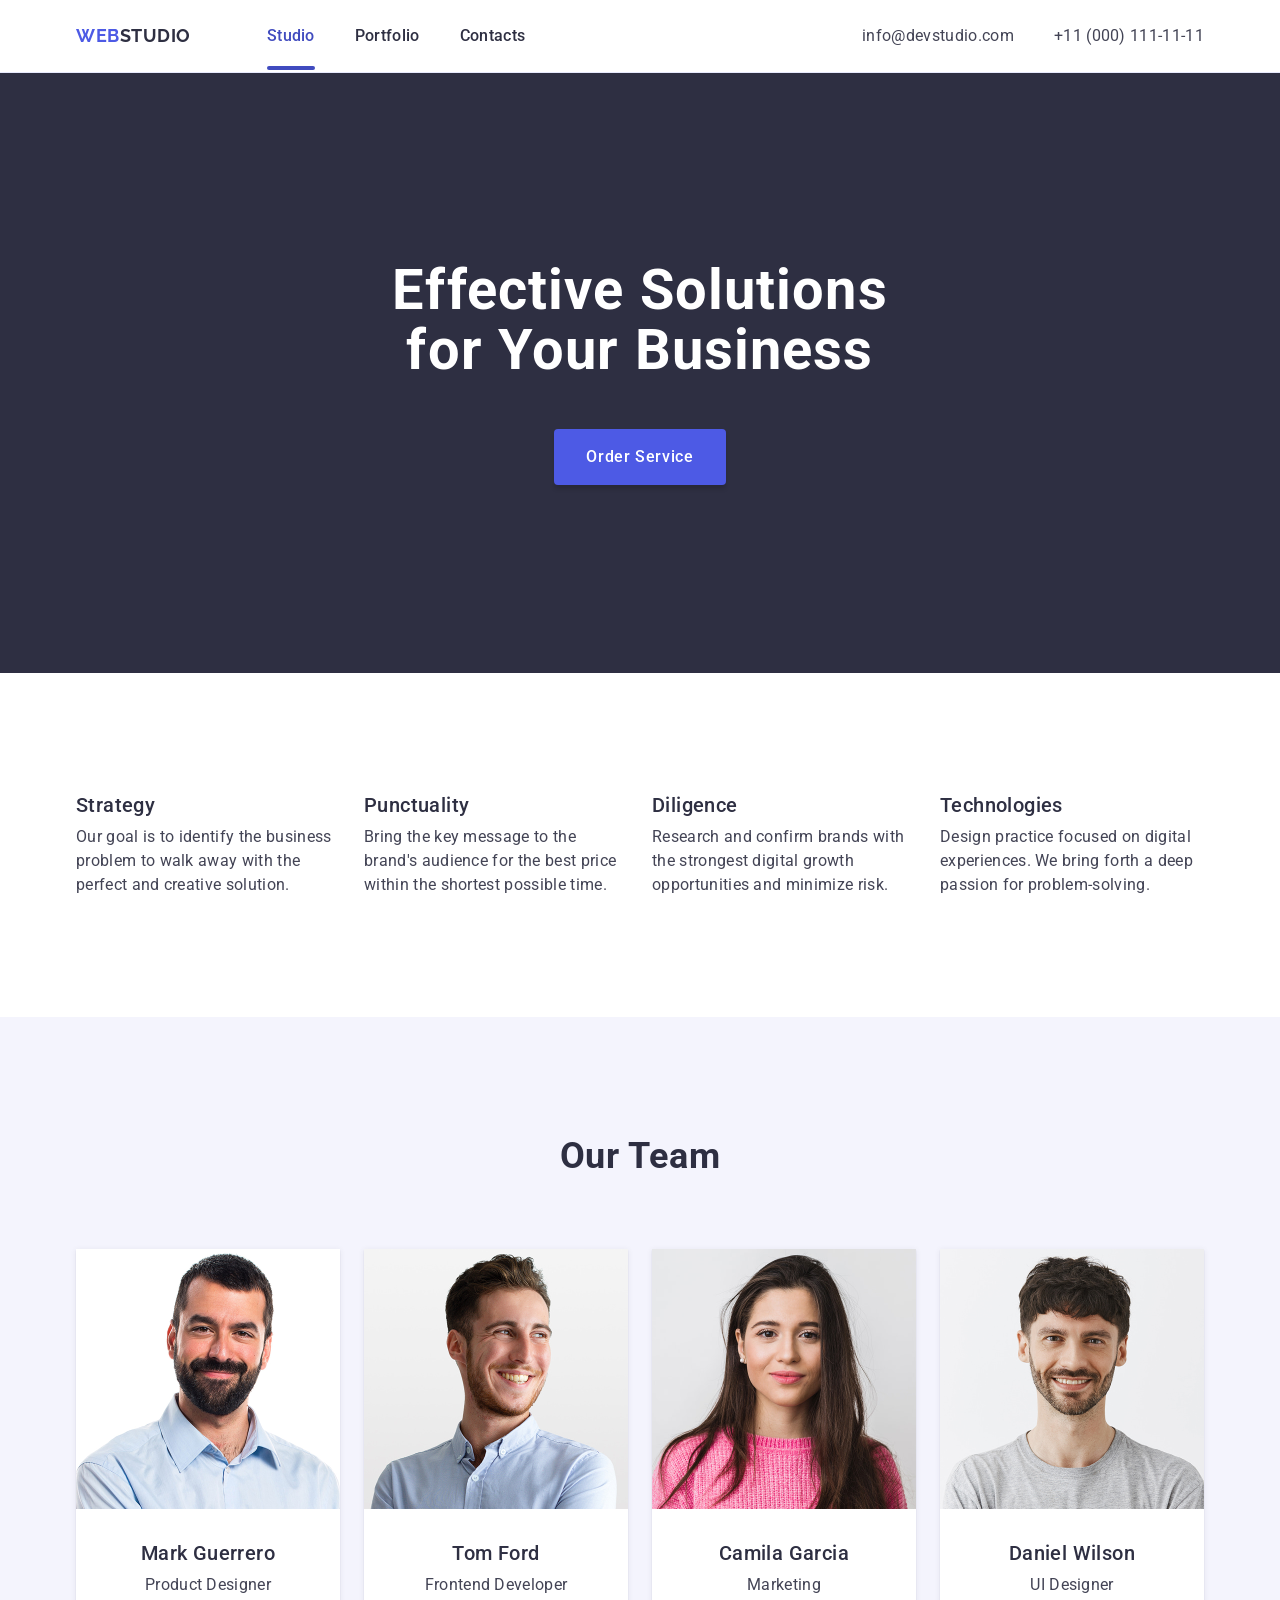
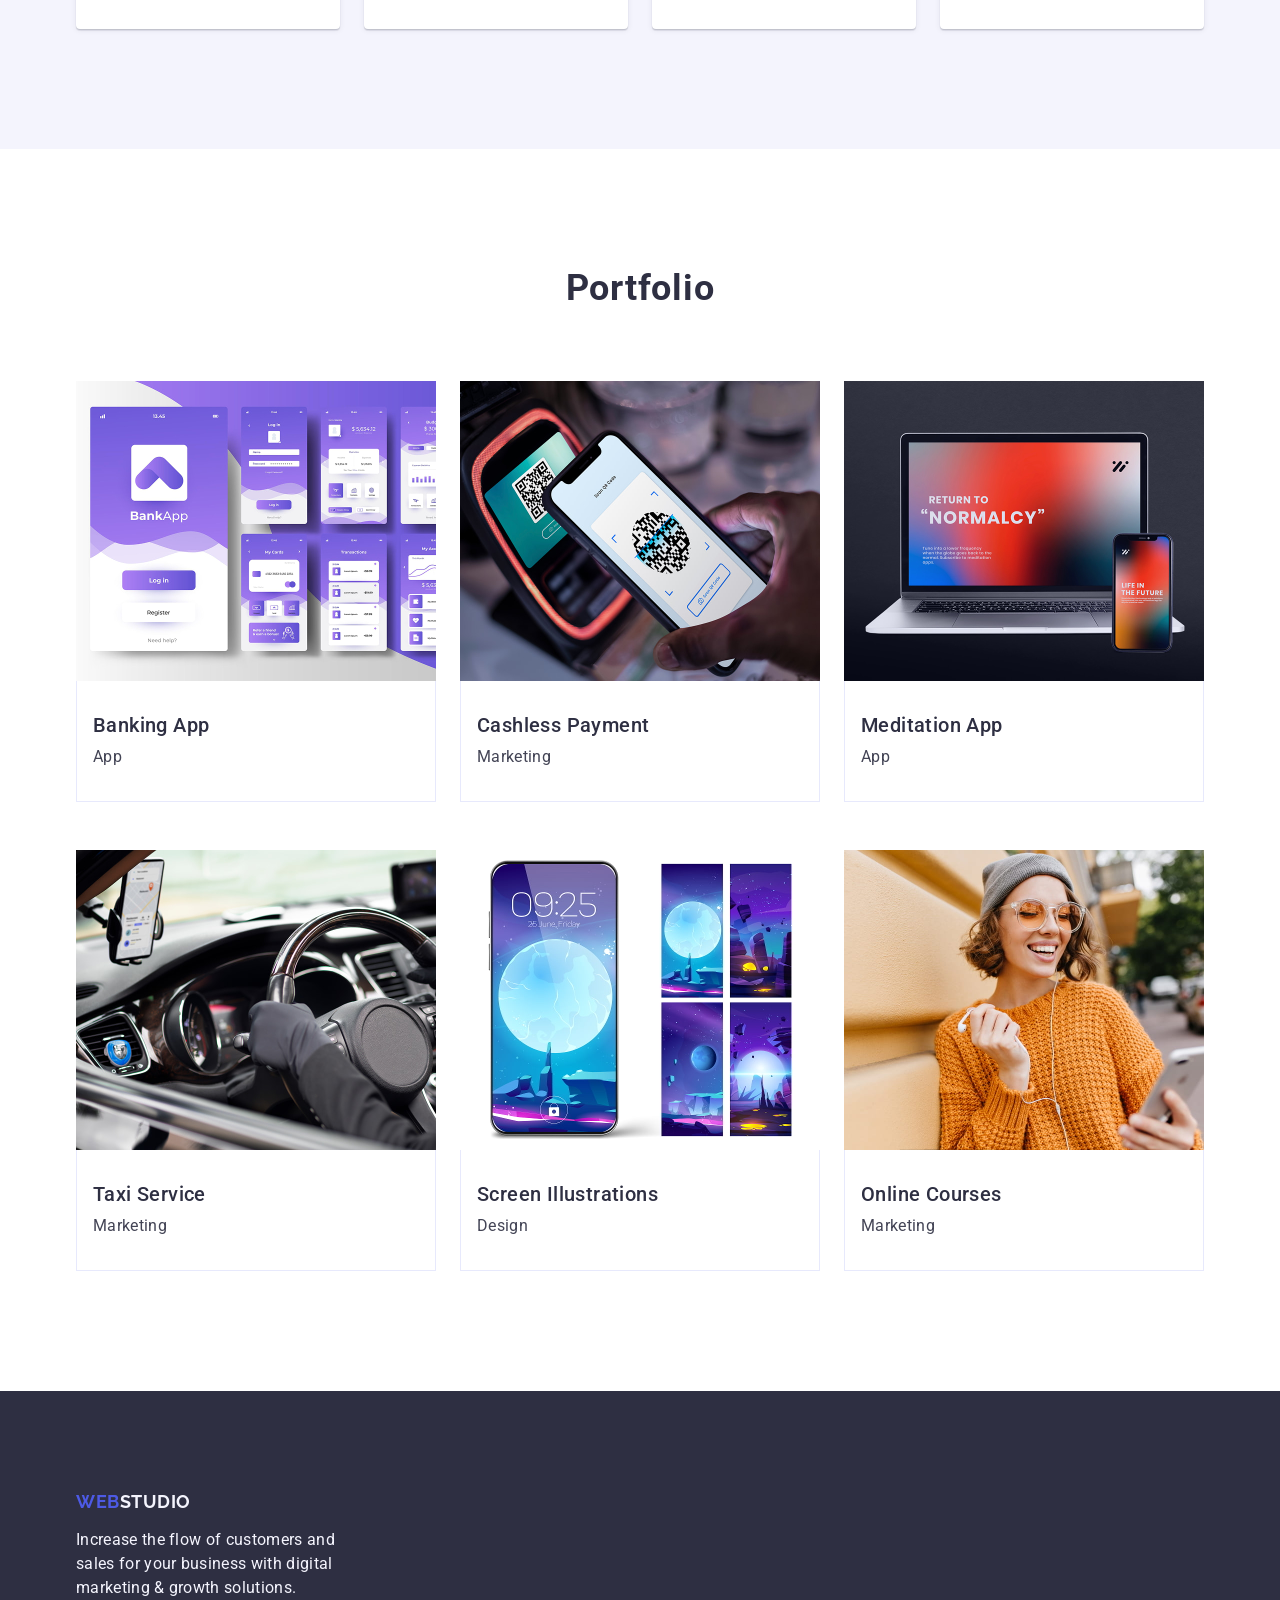
==== index.html @ 21c309c7 "Add | transition for nav + pseudo element" ====
<!DOCTYPE html>
<html lang="en">
	<head>
		<meta charset="UTF-8" />
		<meta name="viewport" content="width=device-width, initial-scale=1.0" />
		<title>WebStudio</title>
		<link rel="preconnect" href="https://fonts.googleapis.com" />
		<link rel="preconnect" href="https://fonts.gstatic.com" crossorigin />
		<link
			href="https://fonts.googleapis.com/css2?family=Raleway:wght@700&family=Roboto:wdth,wght@75..100,100..900&display=swap"
			rel="stylesheet"
		/>
		<link
			rel="stylesheet"
			href="https://cdnjs.cloudflare.com/ajax/libs/modern-normalize/3.0.1/modern-normalize.min.css"
		/>
		<link rel="stylesheet" href="./css/styles.css" />
	</head>
	<body>
		<!--Header-->
		<header class="header">
			<div class="container">
				<nav class="header-nav">
					<a class="logo" href="./index.html">Web<span class="header-logo">Studio</span></a>
					<ul class="header-nav-list">
						<li>
							<a href="./index.html" class="header-nav-link current">Studio</a>
						</li>
						<li>
							<a class="header-nav-link" href="">Portfolio</a>
						</li>
						<li>
							<a class="header-nav-link" href="">Contacts</a>
						</li>
					</ul>
				</nav>
				<address class="header-address">
					<ul class="header-address-list">
						<li class="header-address-list-item">
							<a class="contacts-link" href="mailto:info@devstudio.com">info@devstudio.com</a>
						</li>
						<li class="header-address-list-item">
							<a class="contacts-link" href="tel:+110001111111">+11 (000) 111-11-11</a>
						</li>
					</ul>
				</address>
			</div>
		</header>
		<main>
			<!--Hero-->
			<section class="hero">
				<div class="container">
					<h1 class="main-title">Effective Solutions for Your Business</h1>
					<button class="hero-button" type="button">Order Service</button>
				</div>
			</section>
			<!--Features-->
			<section class="features">
				<div class="container">
					<h2 class="visually-hidden">Features</h2>
					<ul class="features-list">
						<li class="features-list-item">
							<h3 class="features-list-item-header">Strategy</h3>
							<p class="features-list-item-text">
								Our goal is to identify the business problem to walk away with the perfect and creative solution.
							</p>
						</li>
						<li class="features-list-item">
							<h3 class="features-list-item-header">Punctuality</h3>
							<p class="features-list-item-text">
								Bring the key message to the brand's audience for the best price within the shortest possible time.
							</p>
						</li>
						<li class="features-list-item">
							<h3 class="features-list-item-header">Diligence</h3>
							<p class="features-list-item-text">
								Research and confirm brands with the strongest digital growth opportunities and minimize risk.
							</p>
						</li>
						<li class="features-list-item">
							<h3 class="features-list-item-header">Technologies</h3>
							<p class="features-list-item-text">
								Design practice focused on digital experiences. We bring forth a deep passion for problem-solving.
							</p>
						</li>
					</ul>
				</div>
			</section>
			<!--Team-->
			<section class="team">
				<div class="container">
					<h2 class="section-header team-header">Our Team</h2>
					<ul class="team-list">
						<li class="team-card">
							<img src="./images/team1.jpg" alt="Mark Guerrero" width="264" />
							<div class="team-card-bottom-container">
							<h3 class="team-card-header">Mark Guerrero</h3>
							<p class="team-card-text" lang="en">Product Designer</p>
							</div>
						</li>
						<li class="team-card">
							<img src="./images/team2.jpg" alt="Tom Ford" width="264" />
							<div class="team-card-bottom-container">
							<h3 class="team-card-header">Tom Ford</h3>
							<p class="team-card-text" lang="en">Frontend Developer</p>
							</div>
						</li>
						<li class="team-card">
							<img src="./images/team3.jpg" alt="Camila Garcia" width="264" />
							<div class="team-card-bottom-container">
							<h3 class="team-card-header">Camila Garcia</h3>
							<p class="team-card-text" lang="en">Marketing</p>
							</div>
						</li>
						<li class="team-card">
							<img src="./images/team4.jpg" alt="Daniel Wilson" width="264" />
							<div class="team-card-bottom-container">
							<h3 class="team-card-header">Daniel Wilson</h3>
							<p class="team-card-text" lang="en">UI Designer</p>
							</div>
						</li>
					</ul>
				</div>
			</section>
			<!--Portfolio-->
			<section class="portfolio">
				<div class="container">
					<h2 class="section-header portfolio-header">Portfolio</h2>
					<ul class="portfolio-list">
						<li class="portfolio-item">
							<img src="./images/portfolio1.jpg" alt="Banking App" width="360" />
							<div class="portfolio-description-container">
							<h3 class="portfolio-item-header">Banking App</h3>
							<p class="portfolio-item-text">App</p>
							</div>
						</li>
						<li class="portfolio-item">
							<img src="./images/portfolio2.jpg" alt="Cashless payment" width="360" />
							<div class="portfolio-description-container">
							<h3 class="portfolio-item-header">Cashless Payment</h3>
							<p class="portfolio-item-text">Marketing</p>
							</div>
						</li>
						<li class="portfolio-item">
							<img src="./images/portfolio3.jpg" alt="Meditation app" width="360" />
							<div class="portfolio-description-container">
							<h3 class="portfolio-item-header">Meditation App</h3>
							<p class="portfolio-item-text">App</p>
							</div>
						</li>
						<li class="portfolio-item">
							<img src="./images/portfolio4.jpg" alt="Taxi service" width="360" />
							<div class="portfolio-description-container">
							<h3 class="portfolio-item-header">Taxi Service</h3>
							<p class="portfolio-item-text">Marketing</p>
							</div>
						</li>
						<li class="portfolio-item">
							<img src="./images/portfolio5.jpg" alt="Screen illustrations" width="360" />
							<div class="portfolio-description-container">
							<h3 class="portfolio-item-header">Screen Illustrations</h3>
							<p class="portfolio-item-text">Design</p>
							</div>
						</li>
						<li class="portfolio-item">
							<img src="./images/portfolio6.jpg" alt="Online courses" width="360" />
							<div class="portfolio-description-container">
							<h3 class="portfolio-item-header">Online Courses</h3>
							<p class="portfolio-item-text">Marketing</p>
							</div>
						</li>
					</ul>
				</div>
			</section>
		</main>
		<!--Footer-->
		<footer class="footer">
			<div class="container">
				<a class="logo" href="./index.html">Web<span class="footer-logo">Studio</span></a>
				<p class="footer-text">
					Increase the flow of customers and sales for your business with digital marketing & growth solutions.
				</p>
			</div>
		</footer>
	</body>
</html>
---- css/styles.css ----
:root {
	--white-color: #fff;
	--iris: #4d5ae5;
	--navy-blue: #2e2f42;
	--slate: #434455;
	--cloud: #f4f4fd;
	--cornflower: #e7e9fc;
	--ocean: #404bbf;
}

body {
	font-family: "Roboto", sans-serif;
	color: var(--slate);
	background-color: var(--white-color);
}

ul,
ol {
	list-style-type: none;
	margin: 0px;
	padding: 0px;
}

h1,
h2,
h3,
h4,
h5,
h6,
p,
img {
	padding: 0px;
	margin: 0px;
}

img {
	display: block;
}

a {
	text-decoration: none;
}

.container {
	width: 1158px;
	padding: 0 15px;
	margin-left: auto;
	margin-right: auto;
}

.section-header {
	color: var(--navy-blue);
	font-weight: 700;
	font-size: 36px;
	line-height: 1.11;
	letter-spacing: 0.02em;
	text-align: center;
	text-transform: capitalize;
}

header {
	font-size: 16px;
	line-height: 1.5;
	letter-spacing: 0.32px;
	padding: 24px 0;
	justify-content: space-between;
	border-bottom: 1px solid var(--cornflower);
  box-shadow: 0 2px 1px 0 rgba(46, 47, 66, 0.08), 0 1px 1px 0 rgba(46, 47, 66, 0.16), 0 1px 6px 0 rgba(46, 47, 66, 0.08);
}

.header .container {
	display: flex;
  justify-content: space-between;
}

.header-nav {
	display: flex;
	align-items: center;
}

.logo {
	font-family: "Raleway", sans-serif;
	font-weight: 700;
	font-size: 18px;
	line-height: 1.17;
	letter-spacing: 0.03em;
	text-transform: uppercase;
	color: var(--iris);
	margin-right: 76px;
	display: flex;
}

.logo .header-logo {
	color: var(--navy-blue);
}

.header-nav-list {
	display: flex;
	gap: 40px;
}

.header-nav-link {
	font-weight: 500;
	color: var(--navy-blue);
	padding: 24px 0;
  transition: color 250ms cubic-bezier(0.4, 0, 0.2, 1);
}

.header-nav-link.current {
  position: relative;
}

.header-nav-link.current::after {
  content: '';
  position: absolute;
  left: 0;
  bottom: -1px;
  width: 100%;
  height: 4px;
  border-radius: 2px;
  background-color: var(--ocean);
}

.header-address {
	font-style: normal;
}

.header-address-list {
	display: flex;
	gap: 40px;
}

.contacts-link {
	color: var(--slate);
  transition: color 250ms cubic-bezier(0.4, 0, 0.2, 1);
}

.header-nav-link:hover,
.header-nav-link:focus,
.contacts-link:hover,
.contacts-link:focus,
.header-nav-link.current {
	color: var(--ocean);
}

.hero {
	background: var(--navy-blue);
	display: flex;
	flex-direction: column;
	align-items: center;
	padding: 188px 0;
}

.main-title {
	font-weight: 700;
	font-size: 56px;
	line-height: 1.07;
	letter-spacing: 0.02em;
	color: var(--white-color);
	text-align: center;
	margin: 0 auto 48px;
	max-width: 496px;
}

.hero-button {
	font-family: "Roboto", sans-serif;
	background: var(--iris);
	font-weight: 500;
	line-height: 1.5;
	color: var(--white-color);
	letter-spacing: 0.04em;
	cursor: pointer;
	border: none;
	border-radius: 4px;
	padding: 16px 32px;
	display: block;
	margin: 0 auto;
	min-width: 169px;
	box-shadow: 0px 4px 4px 0px rgba(0, 0, 0, 0.15);
}

.hero-button:hover,
.hero-button:focus {
	background: var(--ocean);
}

.features {
	padding: 120px 0;
}

.visually-hidden {
	position: absolute;
	width: 1px;
	height: 1px;
	margin: -1px;
	border: 0;
	padding: 0;
	white-space: nowrap;
	clip-path: inset(100%);
	clip: rect(0, 0, 0, 0);
	overflow: hidden;
}

.features-list {
	display: flex;
	gap: 24px;
}

.features-list-item {
  width: calc((100% - 72px) / 4);
}

.features-list-item-header {
	color: var(--navy-blue);
	margin-bottom: 8px;
	font-weight: 500;
	font-size: 20px;
	line-height: 1.2;
	letter-spacing: 0.02em;
}

.features-list-item-text {
	font-size: 16px;
	line-height: 1.5;
	letter-spacing: 0.02em;
	color: var(--slate);
}

.team {
	background-color: var(--cloud);
	padding: 120px 0;
	display: flex;
	flex-direction: column;
	align-items: center;
}

.team-header {
	margin-bottom: 72px;
}

.team-list {
	display: flex;
  flex-wrap: wrap;
	gap: 24px;
}

.team-card {
	background-color: var(--white-color);
	border-radius: 0px 0px 4px 4px;
	box-shadow: 0px 1px 6px 0px rgba(46, 47, 66, 0.08), 0px 1px 1px 0px rgba(46, 47, 66, 0.16),
		0px 2px 1px 0px rgba(46, 47, 66, 0.08);
}

.team-card-bottom-container {
	padding: 32px 0px;
}

.team-card-header {
	color: var(--navy-blue);
  text-align: center;
	margin-bottom: 8px;
	font-size: 20px;
	font-weight: 500;
	line-height: 1.2;
	letter-spacing: 0.02em;
}

.team-card-text {
  text-align: center;
	font-size: 16px;
	line-height: 1.5;
	letter-spacing: 0.02em;
	color: var(--slate);
}

.portfolio {
	padding: 120px 0 120px 0;
	display: flex;
	flex-direction: column;
	align-items: center;
}

.portfolio-header {
	margin-bottom: 72px;
}

.portfolio-list {
	display: flex;
  flex-wrap: wrap;
	gap: 48px 24px;
	list-style: none;
	padding: 0;
}

.portfolio-item {
	background-color: var(--white-color);
}

.portfolio-description-container {
	padding: 32px 16px;
	display: flex;
	flex-direction: column;
	align-items: start;
	border: 1px solid var(--cornflower);
	border-top: none;
}

.portfolio-item-header {
	font-size: 20px;
	font-weight: 500;
	line-height: 1.2;
	letter-spacing: 0.02em;
	color: var(--navy-blue);
  margin-bottom: 8px;
}

.portfolio-item-text {
	font-size: 16px;
	line-height: 1.5;
	letter-spacing: 0.02em;
	color: var(--slate);
}

.footer {
	padding: 100px 0;
	background-color: var(--navy-blue);
}

.footer .logo {
  display: inline-block;
  margin-bottom: 16px;
}

.footer-logo {
	color: var(--cloud);
	margin-bottom: 16px;
}

.footer-text {
	width: 264px;
	color: var(--cloud);
	font-size: 16px;
	line-height: 1.5;
	letter-spacing: 0.32px;
}
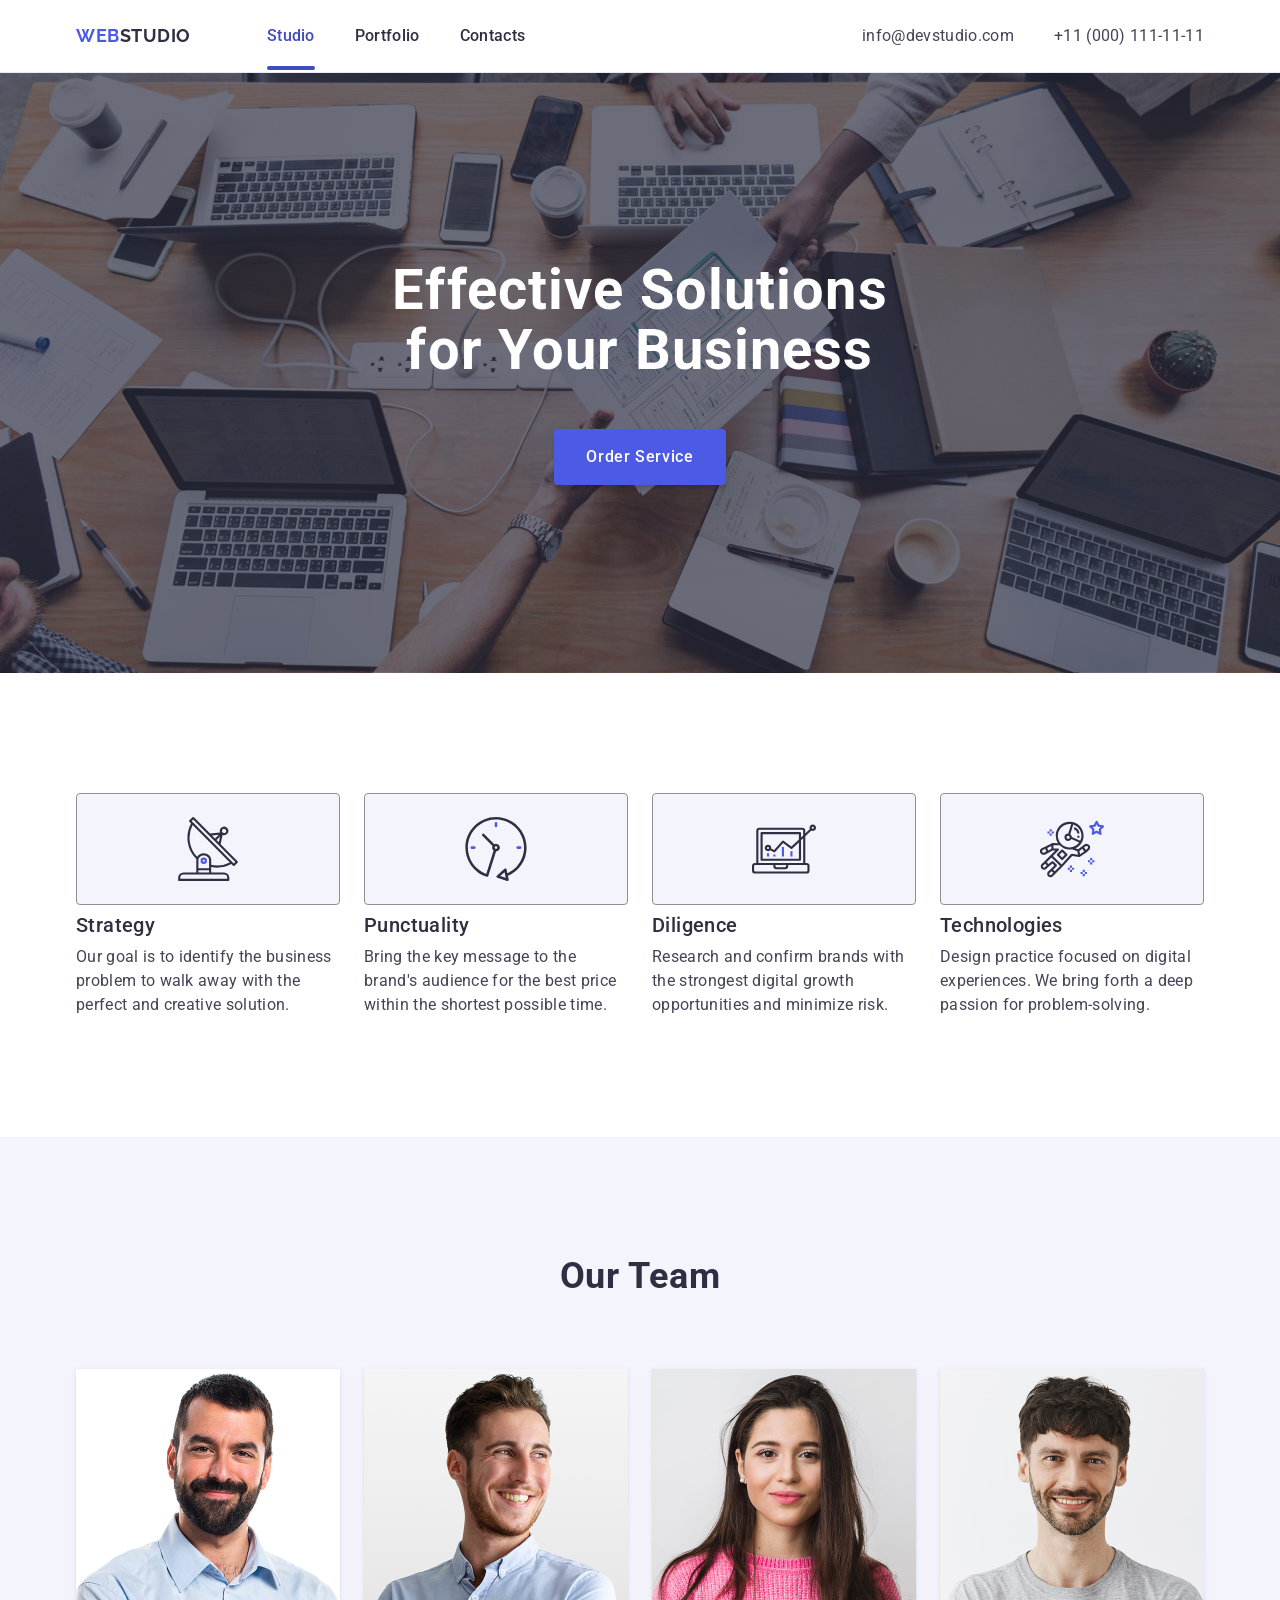
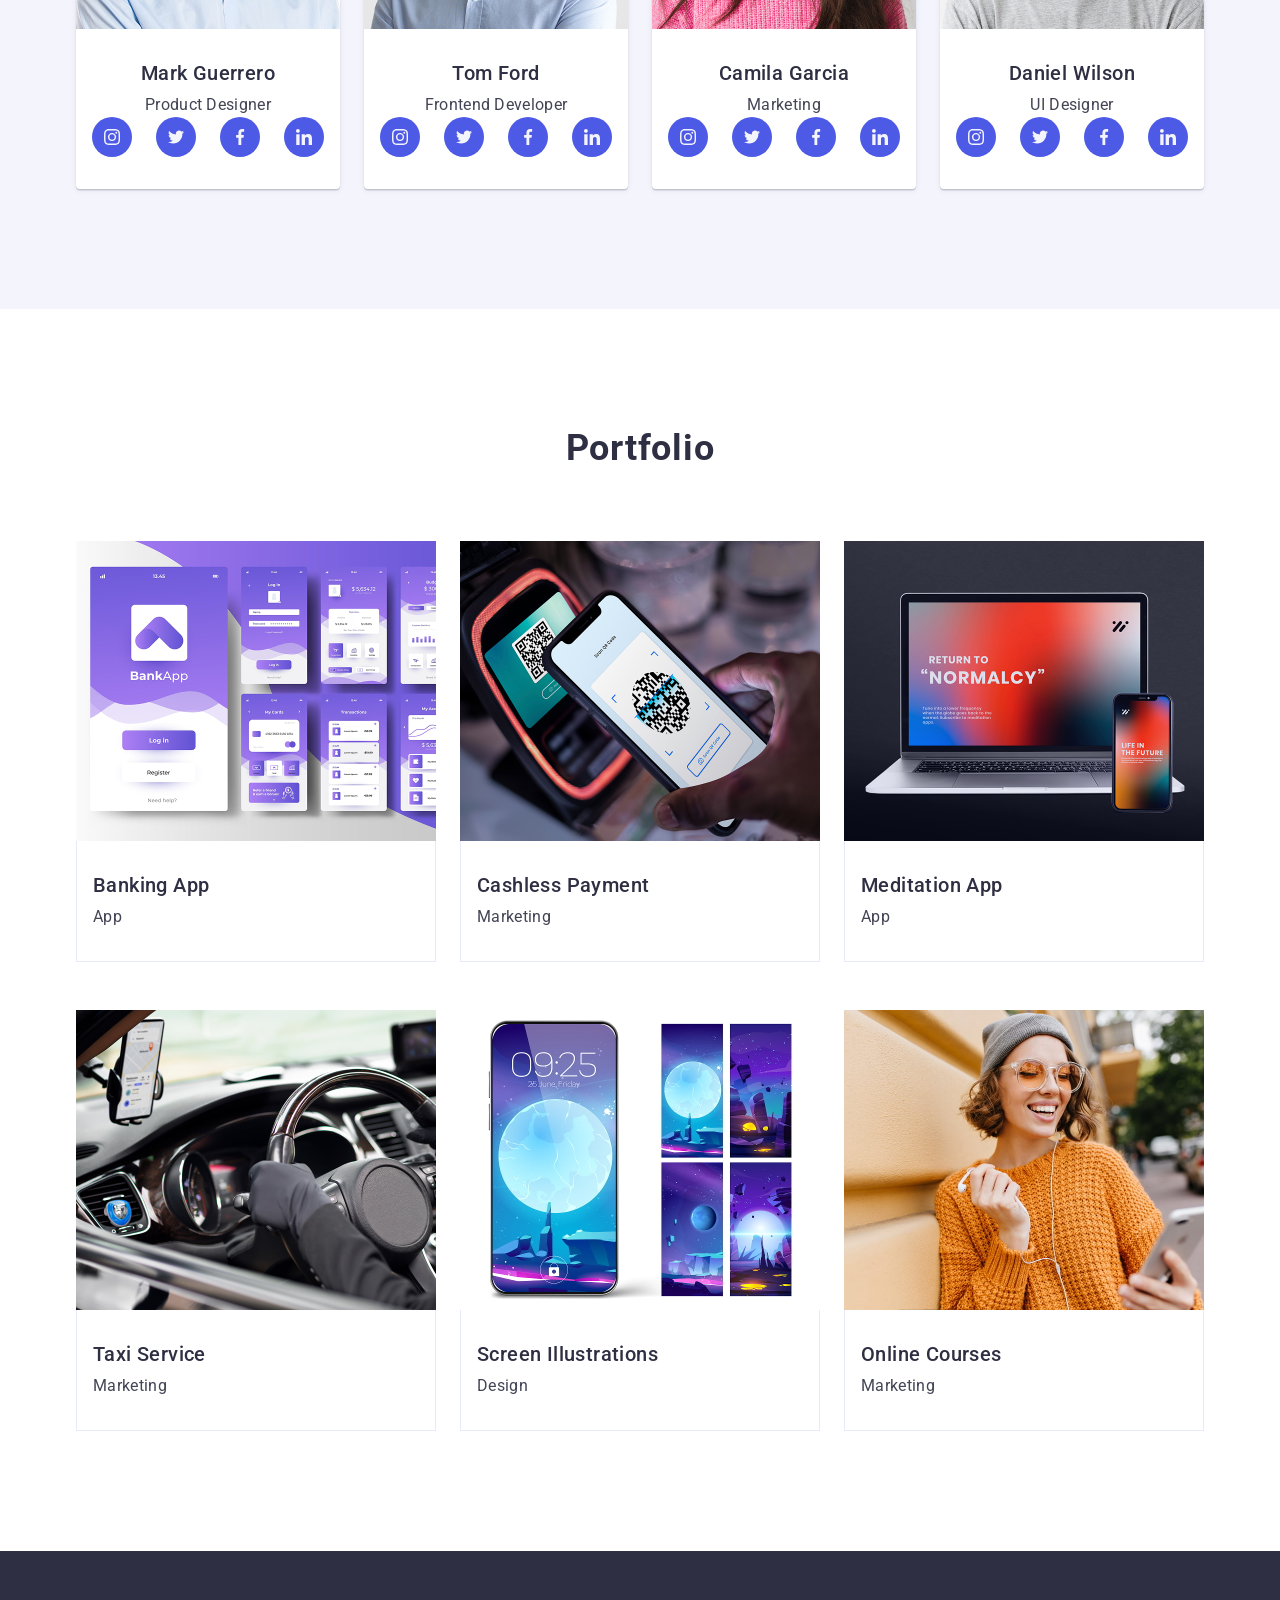
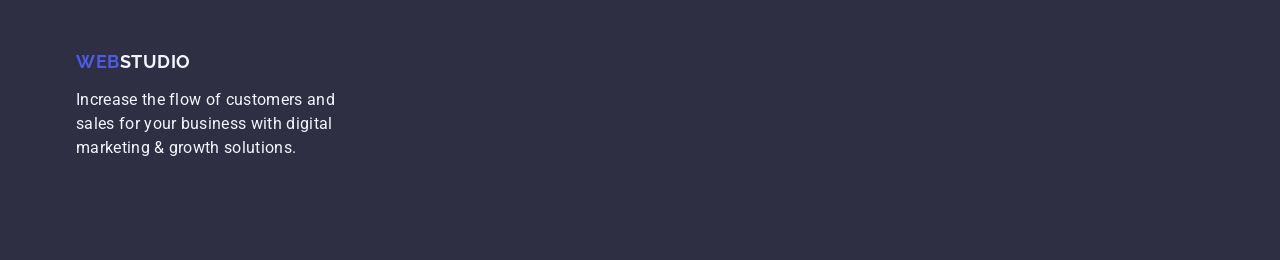
==== commit 9f440f13: "UPDATE | sections 1,2,3" ====
--- a/index.html
+++ b/index.html
@@ -60,24 +60,44 @@
 					<h2 class="visually-hidden">Features</h2>
 					<ul class="features-list">
 						<li class="features-list-item">
+							<div class="icon-container">
+								<svg width="64" height="64">
+									<use href="./images/icons.svg#icon-antenna"></use>
+								</svg>
+							</div>
 							<h3 class="features-list-item-header">Strategy</h3>
 							<p class="features-list-item-text">
 								Our goal is to identify the business problem to walk away with the perfect and creative solution.
 							</p>
 						</li>
 						<li class="features-list-item">
+							<div class="icon-container">
+								<svg width="64" height="64">
+									<use href="./images/icons.svg#icon-clock"></use>
+								</svg>
+							</div>
 							<h3 class="features-list-item-header">Punctuality</h3>
 							<p class="features-list-item-text">
 								Bring the key message to the brand's audience for the best price within the shortest possible time.
 							</p>
 						</li>
 						<li class="features-list-item">
+							<div class="icon-container">
+								<svg width="64" height="64">
+									<use href="./images/icons.svg#icon-diagram"></use>
+								</svg>
+							</div>
 							<h3 class="features-list-item-header">Diligence</h3>
 							<p class="features-list-item-text">
 								Research and confirm brands with the strongest digital growth opportunities and minimize risk.
 							</p>
 						</li>
 						<li class="features-list-item">
+							<div class="icon-container">
+								<svg width="64" height="64">
+									<use href="./images/icons.svg#icon-astronaut"></use>
+								</svg>
+							</div>
 							<h3 class="features-list-item-header">Technologies</h3>
 							<p class="features-list-item-text">
 								Design practice focused on digital experiences. We bring forth a deep passion for problem-solving.
@@ -94,29 +114,53 @@
 						<li class="team-card">
 							<img src="./images/team1.jpg" alt="Mark Guerrero" width="264" />
 							<div class="team-card-bottom-container">
-							<h3 class="team-card-header">Mark Guerrero</h3>
-							<p class="team-card-text" lang="en">Product Designer</p>
+								<h3 class="team-card-header">Mark Guerrero</h3>
+								<p class="team-card-text" lang="en">Product Designer</p>
+								<ul class="social-list">
+									<li class="social-list-item"><a class="social-link"><svg width="16" height="16" class="social-icon"><use href="./images/icons.svg#icon-instagram"></use></svg></a></li>
+									<li class="social-list-item"><a class="social-link"><svg width="16" height="16" class="social-icon"><use href="./images/icons.svg#icon-twitter"></use></svg></a></li>
+									<li class="social-list-item"><a class="social-link"><svg width="16" height="16" class="social-icon"><use href="./images/icons.svg#icon-facebook"></use></svg></a></li>
+									<li class="social-list-item"><a class="social-link"><svg width="16" height="16" class="social-icon"><use href="./images/icons.svg#icon-linkedin"></use></svg></a></li>
+								</ul>
 							</div>
 						</li>
 						<li class="team-card">
 							<img src="./images/team2.jpg" alt="Tom Ford" width="264" />
 							<div class="team-card-bottom-container">
-							<h3 class="team-card-header">Tom Ford</h3>
-							<p class="team-card-text" lang="en">Frontend Developer</p>
+								<h3 class="team-card-header">Tom Ford</h3>
+								<p class="team-card-text" lang="en">Frontend Developer</p>
+                <ul class="social-list">
+									<li class="social-list-item"><a class="social-link"><svg width="16" height="16" class="social-icon"><use href="./images/icons.svg#icon-instagram"></use></svg></a></li>
+									<li class="social-list-item"><a class="social-link"><svg width="16" height="16" class="social-icon"><use href="./images/icons.svg#icon-twitter"></use></svg></a></li>
+									<li class="social-list-item"><a class="social-link"><svg width="16" height="16" class="social-icon"><use href="./images/icons.svg#icon-facebook"></use></svg></a></li>
+									<li class="social-list-item"><a class="social-link"><svg width="16" height="16" class="social-icon"><use href="./images/icons.svg#icon-linkedin"></use></svg></a></li>
+								</ul>
 							</div>
 						</li>
 						<li class="team-card">
 							<img src="./images/team3.jpg" alt="Camila Garcia" width="264" />
 							<div class="team-card-bottom-container">
-							<h3 class="team-card-header">Camila Garcia</h3>
-							<p class="team-card-text" lang="en">Marketing</p>
+								<h3 class="team-card-header">Camila Garcia</h3>
+								<p class="team-card-text" lang="en">Marketing</p>
+                <ul class="social-list">
+									<li class="social-list-item"><a class="social-link"><svg width="16" height="16" class="social-icon"><use href="./images/icons.svg#icon-instagram"></use></svg></a></li>
+									<li class="social-list-item"><a class="social-link"><svg width="16" height="16" class="social-icon"><use href="./images/icons.svg#icon-twitter"></use></svg></a></li>
+									<li class="social-list-item"><a class="social-link"><svg width="16" height="16" class="social-icon"><use href="./images/icons.svg#icon-facebook"></use></svg></a></li>
+									<li class="social-list-item"><a class="social-link"><svg width="16" height="16" class="social-icon"><use href="./images/icons.svg#icon-linkedin"></use></svg></a></li>
+								</ul>
 							</div>
 						</li>
 						<li class="team-card">
 							<img src="./images/team4.jpg" alt="Daniel Wilson" width="264" />
 							<div class="team-card-bottom-container">
-							<h3 class="team-card-header">Daniel Wilson</h3>
-							<p class="team-card-text" lang="en">UI Designer</p>
+								<h3 class="team-card-header">Daniel Wilson</h3>
+								<p class="team-card-text" lang="en">UI Designer</p>
+                <ul class="social-list">
+									<li class="social-list-item"><a class="social-link"><svg width="16" height="16" class="social-icon"><use href="./images/icons.svg#icon-instagram"></use></svg></a></li>
+									<li class="social-list-item"><a class="social-link"><svg width="16" height="16" class="social-icon"><use href="./images/icons.svg#icon-twitter"></use></svg></a></li>
+									<li class="social-list-item"><a class="social-link"><svg width="16" height="16" class="social-icon"><use href="./images/icons.svg#icon-facebook"></use></svg></a></li>
+									<li class="social-list-item"><a class="social-link"><svg width="16" height="16" class="social-icon"><use href="./images/icons.svg#icon-linkedin"></use></svg></a></li>
+								</ul>
 							</div>
 						</li>
 					</ul>
@@ -130,43 +174,43 @@
 						<li class="portfolio-item">
 							<img src="./images/portfolio1.jpg" alt="Banking App" width="360" />
 							<div class="portfolio-description-container">
-							<h3 class="portfolio-item-header">Banking App</h3>
-							<p class="portfolio-item-text">App</p>
+								<h3 class="portfolio-item-header">Banking App</h3>
+								<p class="portfolio-item-text">App</p>
 							</div>
 						</li>
 						<li class="portfolio-item">
 							<img src="./images/portfolio2.jpg" alt="Cashless payment" width="360" />
 							<div class="portfolio-description-container">
-							<h3 class="portfolio-item-header">Cashless Payment</h3>
-							<p class="portfolio-item-text">Marketing</p>
+								<h3 class="portfolio-item-header">Cashless Payment</h3>
+								<p class="portfolio-item-text">Marketing</p>
 							</div>
 						</li>
 						<li class="portfolio-item">
 							<img src="./images/portfolio3.jpg" alt="Meditation app" width="360" />
 							<div class="portfolio-description-container">
-							<h3 class="portfolio-item-header">Meditation App</h3>
-							<p class="portfolio-item-text">App</p>
+								<h3 class="portfolio-item-header">Meditation App</h3>
+								<p class="portfolio-item-text">App</p>
 							</div>
 						</li>
 						<li class="portfolio-item">
 							<img src="./images/portfolio4.jpg" alt="Taxi service" width="360" />
 							<div class="portfolio-description-container">
-							<h3 class="portfolio-item-header">Taxi Service</h3>
-							<p class="portfolio-item-text">Marketing</p>
+								<h3 class="portfolio-item-header">Taxi Service</h3>
+								<p class="portfolio-item-text">Marketing</p>
 							</div>
 						</li>
 						<li class="portfolio-item">
 							<img src="./images/portfolio5.jpg" alt="Screen illustrations" width="360" />
 							<div class="portfolio-description-container">
-							<h3 class="portfolio-item-header">Screen Illustrations</h3>
-							<p class="portfolio-item-text">Design</p>
+								<h3 class="portfolio-item-header">Screen Illustrations</h3>
+								<p class="portfolio-item-text">Design</p>
 							</div>
 						</li>
 						<li class="portfolio-item">
 							<img src="./images/portfolio6.jpg" alt="Online courses" width="360" />
 							<div class="portfolio-description-container">
-							<h3 class="portfolio-item-header">Online Courses</h3>
-							<p class="portfolio-item-text">Marketing</p>
+								<h3 class="portfolio-item-header">Online Courses</h3>
+								<p class="portfolio-item-text">Marketing</p>
 							</div>
 						</li>
 					</ul>
--- a/css/styles.css
+++ b/css/styles.css
@@ -144,11 +144,15 @@
 }
 
 .hero {
-	background: var(--navy-blue);
+	background-image: linear-gradient(rgba(46, 47, 66, 0.7), rgba(46, 47, 66, 0.7)), url(../images/hero.jpg);
+  background-repeat: no-repeat;
+  background-position: center;
+  background-size: cover;
 	display: flex;
 	flex-direction: column;
 	align-items: center;
 	padding: 188px 0;
+  max-width: 1440px;
 }
 
 .main-title {
@@ -177,6 +181,7 @@
 	margin: 0 auto;
 	min-width: 169px;
 	box-shadow: 0px 4px 4px 0px rgba(0, 0, 0, 0.15);
+  transition: background-color 250ms cubic-bezier(0.4, 0, 0.2, 1);
 }
 
 .hero-button:hover,
@@ -210,6 +215,17 @@
   width: calc((100% - 72px) / 4);
 }
 
+.features-list-item .icon-container {
+  display: flex;
+  align-items: center; 
+  justify-content: center;
+  height: 112px;
+  background-color: var(--cloud);
+  border-radius: 4px;
+  border: 1px solid #8e8f99; 
+  margin-bottom: 8px;
+}
+
 .features-list-item-header {
 	color: var(--navy-blue);
 	margin-bottom: 8px;
@@ -273,6 +289,35 @@
 	color: var(--slate);
 }
 
+.social-list {
+  display: flex;
+  justify-content: center;
+  gap: 24px;
+}
+
+.social-list-item {
+  width: 40px;
+  height: 40px;
+}
+
+.social-link {
+  width: 100%;
+  height: 100%;
+  background-color: var(--iris);
+  border-radius: 50%;
+  display: flex;
+  align-items: center;
+  justify-content: center;
+}
+
+.social-link:hover, .social-link:active {
+  background-color: var(--ocean);
+}
+
+.social-icon {
+  fill: var(--cloud);
+}
+
 .portfolio {
 	padding: 120px 0 120px 0;
 	display: flex;
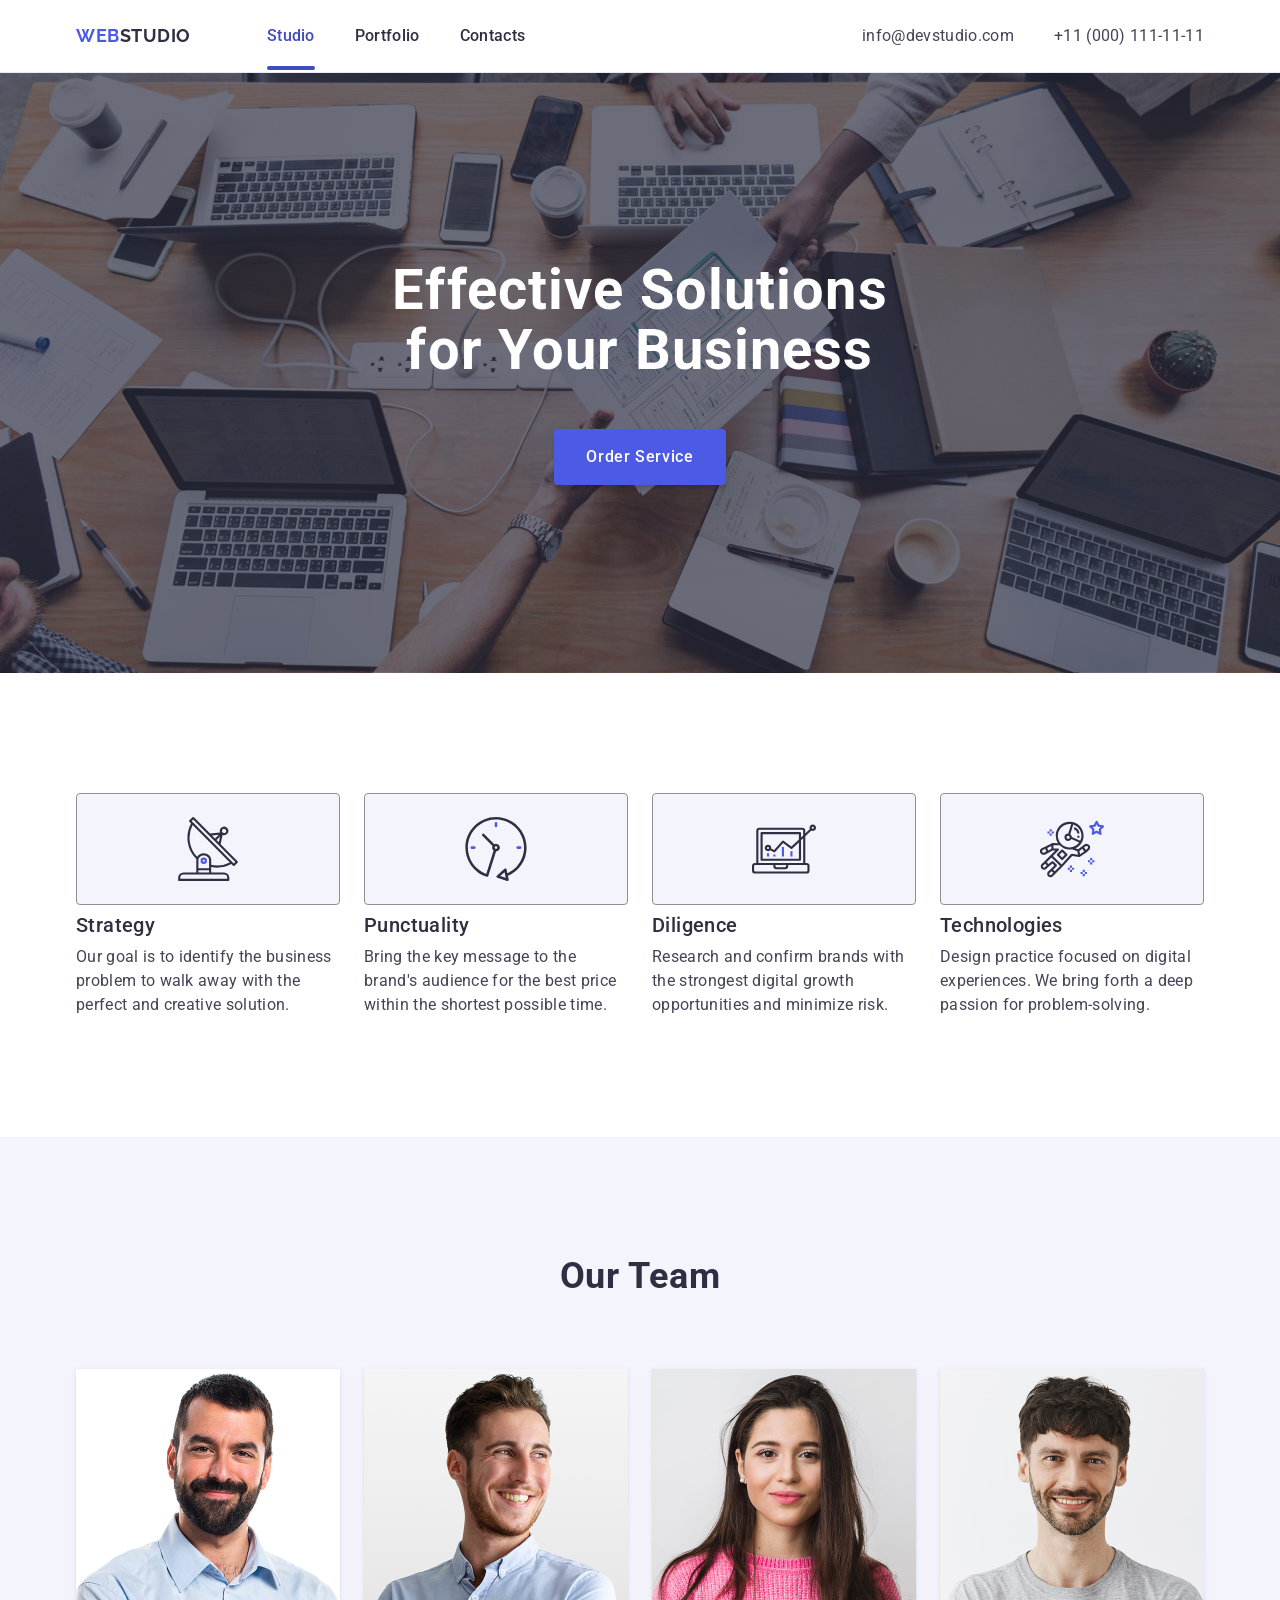
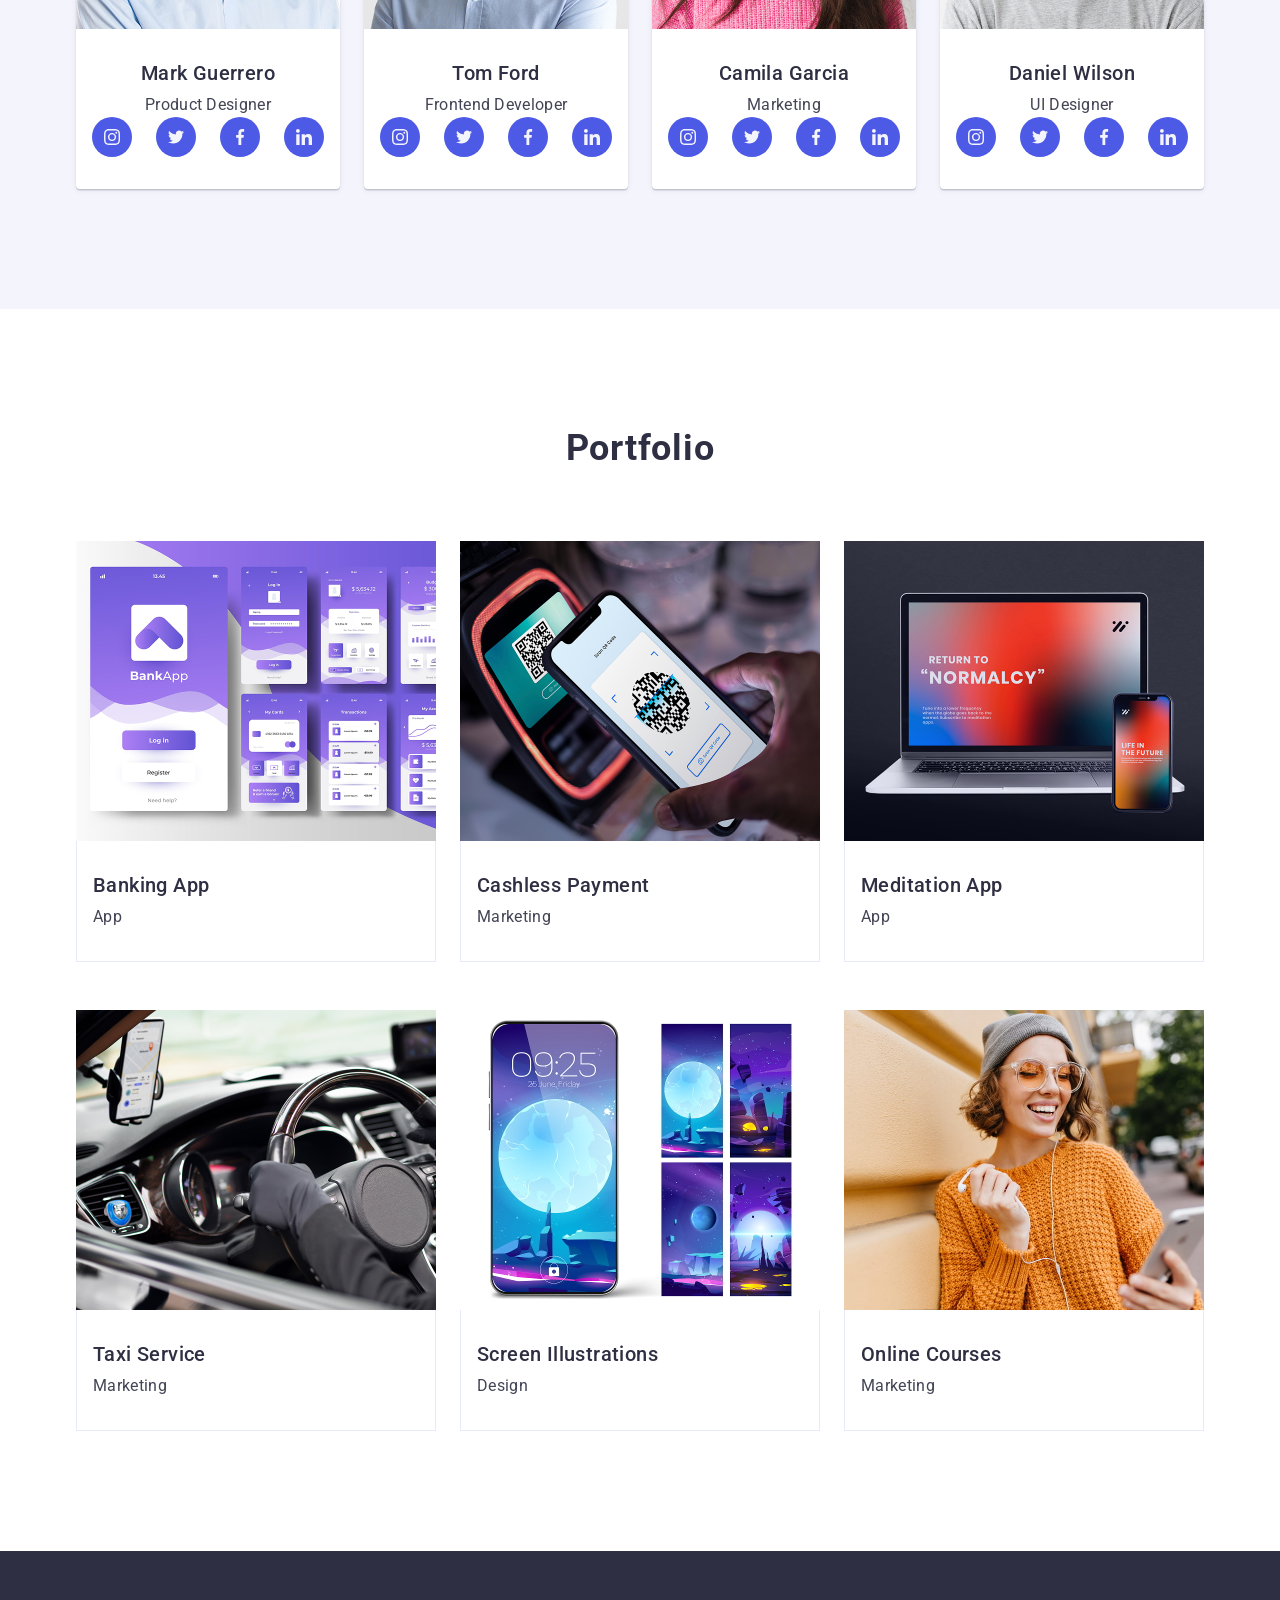
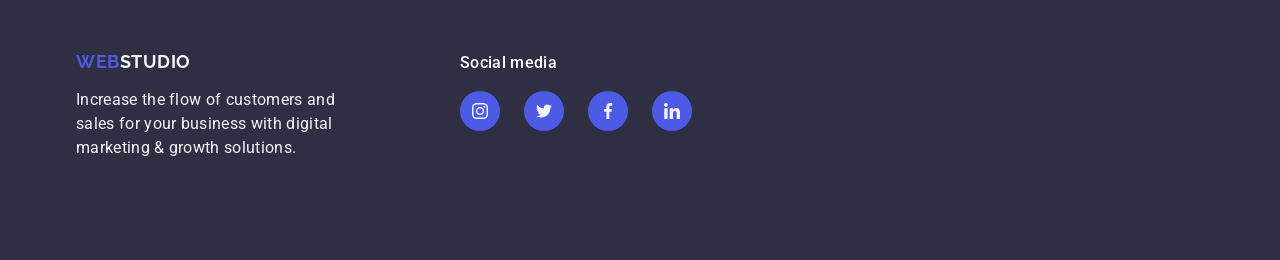
==== commit 27a31800: "UPDATE | section 4 and footer" ====
--- a/index.html
+++ b/index.html
@@ -117,10 +117,30 @@
 								<h3 class="team-card-header">Mark Guerrero</h3>
 								<p class="team-card-text" lang="en">Product Designer</p>
 								<ul class="social-list">
-									<li class="social-list-item"><a class="social-link"><svg width="16" height="16" class="social-icon"><use href="./images/icons.svg#icon-instagram"></use></svg></a></li>
-									<li class="social-list-item"><a class="social-link"><svg width="16" height="16" class="social-icon"><use href="./images/icons.svg#icon-twitter"></use></svg></a></li>
-									<li class="social-list-item"><a class="social-link"><svg width="16" height="16" class="social-icon"><use href="./images/icons.svg#icon-facebook"></use></svg></a></li>
-									<li class="social-list-item"><a class="social-link"><svg width="16" height="16" class="social-icon"><use href="./images/icons.svg#icon-linkedin"></use></svg></a></li>
+									<li class="social-list-item">
+										<a class="social-link"
+											><svg width="16" height="16" class="social-icon">
+												<use href="./images/icons.svg#icon-instagram"></use></svg
+										></a>
+									</li>
+									<li class="social-list-item">
+										<a class="social-link"
+											><svg width="16" height="16" class="social-icon">
+												<use href="./images/icons.svg#icon-twitter"></use></svg
+										></a>
+									</li>
+									<li class="social-list-item">
+										<a class="social-link"
+											><svg width="16" height="16" class="social-icon">
+												<use href="./images/icons.svg#icon-facebook"></use></svg
+										></a>
+									</li>
+									<li class="social-list-item">
+										<a class="social-link"
+											><svg width="16" height="16" class="social-icon">
+												<use href="./images/icons.svg#icon-linkedin"></use></svg
+										></a>
+									</li>
 								</ul>
 							</div>
 						</li>
@@ -129,11 +149,31 @@
 							<div class="team-card-bottom-container">
 								<h3 class="team-card-header">Tom Ford</h3>
 								<p class="team-card-text" lang="en">Frontend Developer</p>
-                <ul class="social-list">
-									<li class="social-list-item"><a class="social-link"><svg width="16" height="16" class="social-icon"><use href="./images/icons.svg#icon-instagram"></use></svg></a></li>
-									<li class="social-list-item"><a class="social-link"><svg width="16" height="16" class="social-icon"><use href="./images/icons.svg#icon-twitter"></use></svg></a></li>
-									<li class="social-list-item"><a class="social-link"><svg width="16" height="16" class="social-icon"><use href="./images/icons.svg#icon-facebook"></use></svg></a></li>
-									<li class="social-list-item"><a class="social-link"><svg width="16" height="16" class="social-icon"><use href="./images/icons.svg#icon-linkedin"></use></svg></a></li>
+								<ul class="social-list">
+									<li class="social-list-item">
+										<a class="social-link"
+											><svg width="16" height="16" class="social-icon">
+												<use href="./images/icons.svg#icon-instagram"></use></svg
+										></a>
+									</li>
+									<li class="social-list-item">
+										<a class="social-link"
+											><svg width="16" height="16" class="social-icon">
+												<use href="./images/icons.svg#icon-twitter"></use></svg
+										></a>
+									</li>
+									<li class="social-list-item">
+										<a class="social-link"
+											><svg width="16" height="16" class="social-icon">
+												<use href="./images/icons.svg#icon-facebook"></use></svg
+										></a>
+									</li>
+									<li class="social-list-item">
+										<a class="social-link"
+											><svg width="16" height="16" class="social-icon">
+												<use href="./images/icons.svg#icon-linkedin"></use></svg
+										></a>
+									</li>
 								</ul>
 							</div>
 						</li>
@@ -142,11 +182,31 @@
 							<div class="team-card-bottom-container">
 								<h3 class="team-card-header">Camila Garcia</h3>
 								<p class="team-card-text" lang="en">Marketing</p>
-                <ul class="social-list">
-									<li class="social-list-item"><a class="social-link"><svg width="16" height="16" class="social-icon"><use href="./images/icons.svg#icon-instagram"></use></svg></a></li>
-									<li class="social-list-item"><a class="social-link"><svg width="16" height="16" class="social-icon"><use href="./images/icons.svg#icon-twitter"></use></svg></a></li>
-									<li class="social-list-item"><a class="social-link"><svg width="16" height="16" class="social-icon"><use href="./images/icons.svg#icon-facebook"></use></svg></a></li>
-									<li class="social-list-item"><a class="social-link"><svg width="16" height="16" class="social-icon"><use href="./images/icons.svg#icon-linkedin"></use></svg></a></li>
+								<ul class="social-list">
+									<li class="social-list-item">
+										<a class="social-link"
+											><svg width="16" height="16" class="social-icon">
+												<use href="./images/icons.svg#icon-instagram"></use></svg
+										></a>
+									</li>
+									<li class="social-list-item">
+										<a class="social-link"
+											><svg width="16" height="16" class="social-icon">
+												<use href="./images/icons.svg#icon-twitter"></use></svg
+										></a>
+									</li>
+									<li class="social-list-item">
+										<a class="social-link"
+											><svg width="16" height="16" class="social-icon">
+												<use href="./images/icons.svg#icon-facebook"></use></svg
+										></a>
+									</li>
+									<li class="social-list-item">
+										<a class="social-link"
+											><svg width="16" height="16" class="social-icon">
+												<use href="./images/icons.svg#icon-linkedin"></use></svg
+										></a>
+									</li>
 								</ul>
 							</div>
 						</li>
@@ -155,11 +215,31 @@
 							<div class="team-card-bottom-container">
 								<h3 class="team-card-header">Daniel Wilson</h3>
 								<p class="team-card-text" lang="en">UI Designer</p>
-                <ul class="social-list">
-									<li class="social-list-item"><a class="social-link"><svg width="16" height="16" class="social-icon"><use href="./images/icons.svg#icon-instagram"></use></svg></a></li>
-									<li class="social-list-item"><a class="social-link"><svg width="16" height="16" class="social-icon"><use href="./images/icons.svg#icon-twitter"></use></svg></a></li>
-									<li class="social-list-item"><a class="social-link"><svg width="16" height="16" class="social-icon"><use href="./images/icons.svg#icon-facebook"></use></svg></a></li>
-									<li class="social-list-item"><a class="social-link"><svg width="16" height="16" class="social-icon"><use href="./images/icons.svg#icon-linkedin"></use></svg></a></li>
+								<ul class="social-list">
+									<li class="social-list-item">
+										<a class="social-link"
+											><svg width="16" height="16" class="social-icon">
+												<use href="./images/icons.svg#icon-instagram"></use></svg
+										></a>
+									</li>
+									<li class="social-list-item">
+										<a class="social-link"
+											><svg width="16" height="16" class="social-icon">
+												<use href="./images/icons.svg#icon-twitter"></use></svg
+										></a>
+									</li>
+									<li class="social-list-item">
+										<a class="social-link"
+											><svg width="16" height="16" class="social-icon">
+												<use href="./images/icons.svg#icon-facebook"></use></svg
+										></a>
+									</li>
+									<li class="social-list-item">
+										<a class="social-link"
+											><svg width="16" height="16" class="social-icon">
+												<use href="./images/icons.svg#icon-linkedin"></use></svg
+										></a>
+									</li>
 								</ul>
 							</div>
 						</li>
@@ -172,42 +252,78 @@
 					<h2 class="section-header portfolio-header">Portfolio</h2>
 					<ul class="portfolio-list">
 						<li class="portfolio-item">
-							<img src="./images/portfolio1.jpg" alt="Banking App" width="360" />
+							<div class="image-container">
+								<p class="image-container-text">
+									14 Stylish and User-Friendly App Design Concepts · Task Manager App · Calorie Tracker App · Exotic
+									Fruit Ecommerce App · Cloud Storage App
+								</p>
+								<img src="./images/portfolio1.jpg" alt="Banking App" width="360" />
+							</div>
 							<div class="portfolio-description-container">
 								<h3 class="portfolio-item-header">Banking App</h3>
 								<p class="portfolio-item-text">App</p>
 							</div>
 						</li>
 						<li class="portfolio-item">
-							<img src="./images/portfolio2.jpg" alt="Cashless payment" width="360" />
+							<div class="image-container">
+								<p class="image-container-text">
+									14 Stylish and User-Friendly App Design Concepts · Task Manager App · Calorie Tracker App · Exotic
+									Fruit Ecommerce App · Cloud Storage App
+								</p>
+								<img src="./images/portfolio2.jpg" alt="Cashless payment" width="360" />
+							</div>
 							<div class="portfolio-description-container">
 								<h3 class="portfolio-item-header">Cashless Payment</h3>
 								<p class="portfolio-item-text">Marketing</p>
 							</div>
 						</li>
 						<li class="portfolio-item">
-							<img src="./images/portfolio3.jpg" alt="Meditation app" width="360" />
+							<div class="image-container">
+								<p class="image-container-text">
+									14 Stylish and User-Friendly App Design Concepts · Task Manager App · Calorie Tracker App · Exotic
+									Fruit Ecommerce App · Cloud Storage App
+								</p>
+								<img src="./images/portfolio3.jpg" alt="Meditation app" width="360" />
+							</div>
 							<div class="portfolio-description-container">
 								<h3 class="portfolio-item-header">Meditation App</h3>
 								<p class="portfolio-item-text">App</p>
 							</div>
 						</li>
 						<li class="portfolio-item">
-							<img src="./images/portfolio4.jpg" alt="Taxi service" width="360" />
+							<div class="image-container">
+								<p class="image-container-text">
+									14 Stylish and User-Friendly App Design Concepts · Task Manager App · Calorie Tracker App · Exotic
+									Fruit Ecommerce App · Cloud Storage App
+								</p>
+								<img src="./images/portfolio4.jpg" alt="Taxi service" width="360" />
+							</div>
 							<div class="portfolio-description-container">
 								<h3 class="portfolio-item-header">Taxi Service</h3>
 								<p class="portfolio-item-text">Marketing</p>
 							</div>
 						</li>
 						<li class="portfolio-item">
-							<img src="./images/portfolio5.jpg" alt="Screen illustrations" width="360" />
+							<div class="image-container">
+								<p class="image-container-text">
+									14 Stylish and User-Friendly App Design Concepts · Task Manager App · Calorie Tracker App · Exotic
+									Fruit Ecommerce App · Cloud Storage App
+								</p>
+								<img src="./images/portfolio5.jpg" alt="Screen illustrations" width="360" />
+							</div>
 							<div class="portfolio-description-container">
 								<h3 class="portfolio-item-header">Screen Illustrations</h3>
 								<p class="portfolio-item-text">Design</p>
 							</div>
 						</li>
 						<li class="portfolio-item">
-							<img src="./images/portfolio6.jpg" alt="Online courses" width="360" />
+							<div class="image-container">
+								<p class="image-container-text">
+									14 Stylish and User-Friendly App Design Concepts · Task Manager App · Calorie Tracker App · Exotic
+									Fruit Ecommerce App · Cloud Storage App
+								</p>
+								<img src="./images/portfolio6.jpg" alt="Online courses" width="360" />
+							</div>
 							<div class="portfolio-description-container">
 								<h3 class="portfolio-item-header">Online Courses</h3>
 								<p class="portfolio-item-text">Marketing</p>
@@ -220,10 +336,29 @@
 		<!--Footer-->
 		<footer class="footer">
 			<div class="container">
-				<a class="logo" href="./index.html">Web<span class="footer-logo">Studio</span></a>
-				<p class="footer-text">
-					Increase the flow of customers and sales for your business with digital marketing & growth solutions.
-				</p>
+				<div class="footer-logo-paragraph">
+					<a class="logo" href="./index.html">Web<span class="footer-logo">Studio</span></a>
+					<p class="footer-text">
+						Increase the flow of customers and sales for your business with digital marketing & growth solutions.
+					</p>
+				</div>
+				<div>
+					<p class="footer-social-media-paragraph">Social media</p>
+					<ul class="social-list">
+						<li class="social-list-item footer-social"><a class="social-link"><svg width="16" height="16" class="social-icon">
+												<use href="./images/icons.svg#icon-instagram"></use></svg
+										></a></li>
+						<li class="social-list-item footer-social"><a class="social-link"><svg width="16" height="16" class="social-icon">
+												<use href="./images/icons.svg#icon-twitter"></use></svg
+										></a></li>
+						<li class="social-list-item footer-social"><a class="social-link"><svg width="16" height="16" class="social-icon">
+												<use href="./images/icons.svg#icon-facebook"></use></svg
+										></a></li>
+						<li class="social-list-item footer-social"><a class="social-link"><svg width="16" height="16" class="social-icon">
+												<use href="./images/icons.svg#icon-linkedin"></use></svg
+										></a></li>
+					</ul>
+				</div>
 			</div>
 		</footer>
 	</body>
--- a/css/styles.css
+++ b/css/styles.css
@@ -6,6 +6,7 @@
 	--cloud: #f4f4fd;
 	--cornflower: #e7e9fc;
 	--ocean: #404bbf;
+  --green: #31D0AA;
 }
 
 body {
@@ -65,12 +66,12 @@
 	padding: 24px 0;
 	justify-content: space-between;
 	border-bottom: 1px solid var(--cornflower);
-  box-shadow: 0 2px 1px 0 rgba(46, 47, 66, 0.08), 0 1px 1px 0 rgba(46, 47, 66, 0.16), 0 1px 6px 0 rgba(46, 47, 66, 0.08);
+	box-shadow: 0 2px 1px 0 rgba(46, 47, 66, 0.08), 0 1px 1px 0 rgba(46, 47, 66, 0.16), 0 1px 6px 0 rgba(46, 47, 66, 0.08);
 }
 
 .header .container {
 	display: flex;
-  justify-content: space-between;
+	justify-content: space-between;
 }
 
 .header-nav {
@@ -103,22 +104,22 @@
 	font-weight: 500;
 	color: var(--navy-blue);
 	padding: 24px 0;
-  transition: color 250ms cubic-bezier(0.4, 0, 0.2, 1);
+	transition: color 250ms cubic-bezier(0.4, 0, 0.2, 1);
 }
 
 .header-nav-link.current {
-  position: relative;
+	position: relative;
 }
 
 .header-nav-link.current::after {
-  content: '';
-  position: absolute;
-  left: 0;
-  bottom: -1px;
-  width: 100%;
-  height: 4px;
-  border-radius: 2px;
-  background-color: var(--ocean);
+	content: "";
+	position: absolute;
+	left: 0;
+	bottom: -1px;
+	width: 100%;
+	height: 4px;
+	border-radius: 2px;
+	background-color: var(--ocean);
 }
 
 .header-address {
@@ -132,7 +133,7 @@
 
 .contacts-link {
 	color: var(--slate);
-  transition: color 250ms cubic-bezier(0.4, 0, 0.2, 1);
+	transition: color 250ms cubic-bezier(0.4, 0, 0.2, 1);
 }
 
 .header-nav-link:hover,
@@ -145,14 +146,15 @@
 
 .hero {
 	background-image: linear-gradient(rgba(46, 47, 66, 0.7), rgba(46, 47, 66, 0.7)), url(../images/hero.jpg);
-  background-repeat: no-repeat;
-  background-position: center;
-  background-size: cover;
+	background-repeat: no-repeat;
+	background-position: center;
+	background-size: cover;
 	display: flex;
 	flex-direction: column;
 	align-items: center;
 	padding: 188px 0;
-  max-width: 1440px;
+	max-width: 1440px;
+  margin: 0 auto;
 }
 
 .main-title {
@@ -181,7 +183,7 @@
 	margin: 0 auto;
 	min-width: 169px;
 	box-shadow: 0px 4px 4px 0px rgba(0, 0, 0, 0.15);
-  transition: background-color 250ms cubic-bezier(0.4, 0, 0.2, 1);
+	transition: background-color 250ms cubic-bezier(0.4, 0, 0.2, 1);
 }
 
 .hero-button:hover,
@@ -212,18 +214,18 @@
 }
 
 .features-list-item {
-  width: calc((100% - 72px) / 4);
+	width: calc((100% - 72px) / 4);
 }
 
 .features-list-item .icon-container {
-  display: flex;
-  align-items: center; 
-  justify-content: center;
-  height: 112px;
-  background-color: var(--cloud);
-  border-radius: 4px;
-  border: 1px solid #8e8f99; 
-  margin-bottom: 8px;
+	display: flex;
+	align-items: center;
+	justify-content: center;
+	height: 112px;
+	background-color: var(--cloud);
+	border-radius: 4px;
+	border: 1px solid #8e8f99;
+	margin-bottom: 8px;
 }
 
 .features-list-item-header {
@@ -256,7 +258,7 @@
 
 .team-list {
 	display: flex;
-  flex-wrap: wrap;
+	flex-wrap: wrap;
 	gap: 24px;
 }
 
@@ -273,7 +275,7 @@
 
 .team-card-header {
 	color: var(--navy-blue);
-  text-align: center;
+	text-align: center;
 	margin-bottom: 8px;
 	font-size: 20px;
 	font-weight: 500;
@@ -282,7 +284,7 @@
 }
 
 .team-card-text {
-  text-align: center;
+	text-align: center;
 	font-size: 16px;
 	line-height: 1.5;
 	letter-spacing: 0.02em;
@@ -290,32 +292,34 @@
 }
 
 .social-list {
-  display: flex;
-  justify-content: center;
-  gap: 24px;
+	display: flex;
+	justify-content: center;
+	gap: 24px;
 }
 
 .social-list-item {
-  width: 40px;
-  height: 40px;
+	width: 40px;
+	height: 40px;
 }
 
 .social-link {
-  width: 100%;
-  height: 100%;
-  background-color: var(--iris);
-  border-radius: 50%;
-  display: flex;
-  align-items: center;
-  justify-content: center;
-}
-
-.social-link:hover, .social-link:active {
-  background-color: var(--ocean);
+	width: 100%;
+	height: 100%;
+	background-color: var(--iris);
+	border-radius: 50%;
+	display: flex;
+	align-items: center;
+	justify-content: center;
+	transition: background-color 250ms cubic-bezier(0.4, 0, 0.2, 1);
+}
+
+.social-link:hover,
+.social-link:focus {
+	background-color: var(--ocean);
 }
 
 .social-icon {
-  fill: var(--cloud);
+	fill: var(--cloud);
 }
 
 .portfolio {
@@ -331,14 +335,43 @@
 
 .portfolio-list {
 	display: flex;
-  flex-wrap: wrap;
+	flex-wrap: wrap;
 	gap: 48px 24px;
 	list-style: none;
 	padding: 0;
 }
 
+.portfolio-list:hover {
+	box-shadow: 0px 1px 6px rgba(46, 47, 66, 0.08), 0px 1px 1px rgba(46, 47, 66, 0.16), 0px 2px 1px rgba(46, 47, 66, 0.08);
+}
+
 .portfolio-item {
 	background-color: var(--white-color);
+	transition: box-shadow 250ms cubic-bezier(0.4, 0, 0.2, 1);
+}
+
+.portfolio-item:hover .portfolio-item-text {
+	transform: translateY(0%);
+}
+
+.portfolio-item .image-container {
+  position: relative; 
+  overflow: hidden;
+}
+
+.portfolio-item .image-container-text {
+position: absolute;
+top: 0;
+font-size: 16px;
+line-height: 1.5;
+letter-spacing: 0.02em;
+color: var(--cloud);
+padding: 40px 32px;
+background-color: #4d5ae5;
+height: 100%;
+width: 100%;
+transform: translateY(100%);
+transition: transform 250ms cubic-bezier(0.4, 0, 0.2, 1); 
 }
 
 .portfolio-description-container {
@@ -356,7 +389,7 @@
 	line-height: 1.2;
 	letter-spacing: 0.02em;
 	color: var(--navy-blue);
-  margin-bottom: 8px;
+	margin-bottom: 8px;
 }
 
 .portfolio-item-text {
@@ -371,9 +404,18 @@
 	background-color: var(--navy-blue);
 }
 
+.footer .container {
+  display: flex;
+  align-items: baseline;
+}
+
+.footer-logo-paragraph {
+  margin-right: 120px;
+}
+
 .footer .logo {
-  display: inline-block;
-  margin-bottom: 16px;
+	display: inline-block;
+	margin-bottom: 16px;
 }
 
 .footer-logo {
@@ -388,3 +430,17 @@
 	line-height: 1.5;
 	letter-spacing: 0.32px;
 }
+
+.footer-social-media-paragraph {
+  font-weight: 500;
+  font-size: 16px;
+  line-height: 1.5;
+  letter-spacing: 0.02em;
+  color: var(--white-color);
+  margin-bottom: 16px;
+}
+
+.social-link.footer-social:hover,
+.social-link.footer-social:focus {
+	background-color: var(--green);
+}
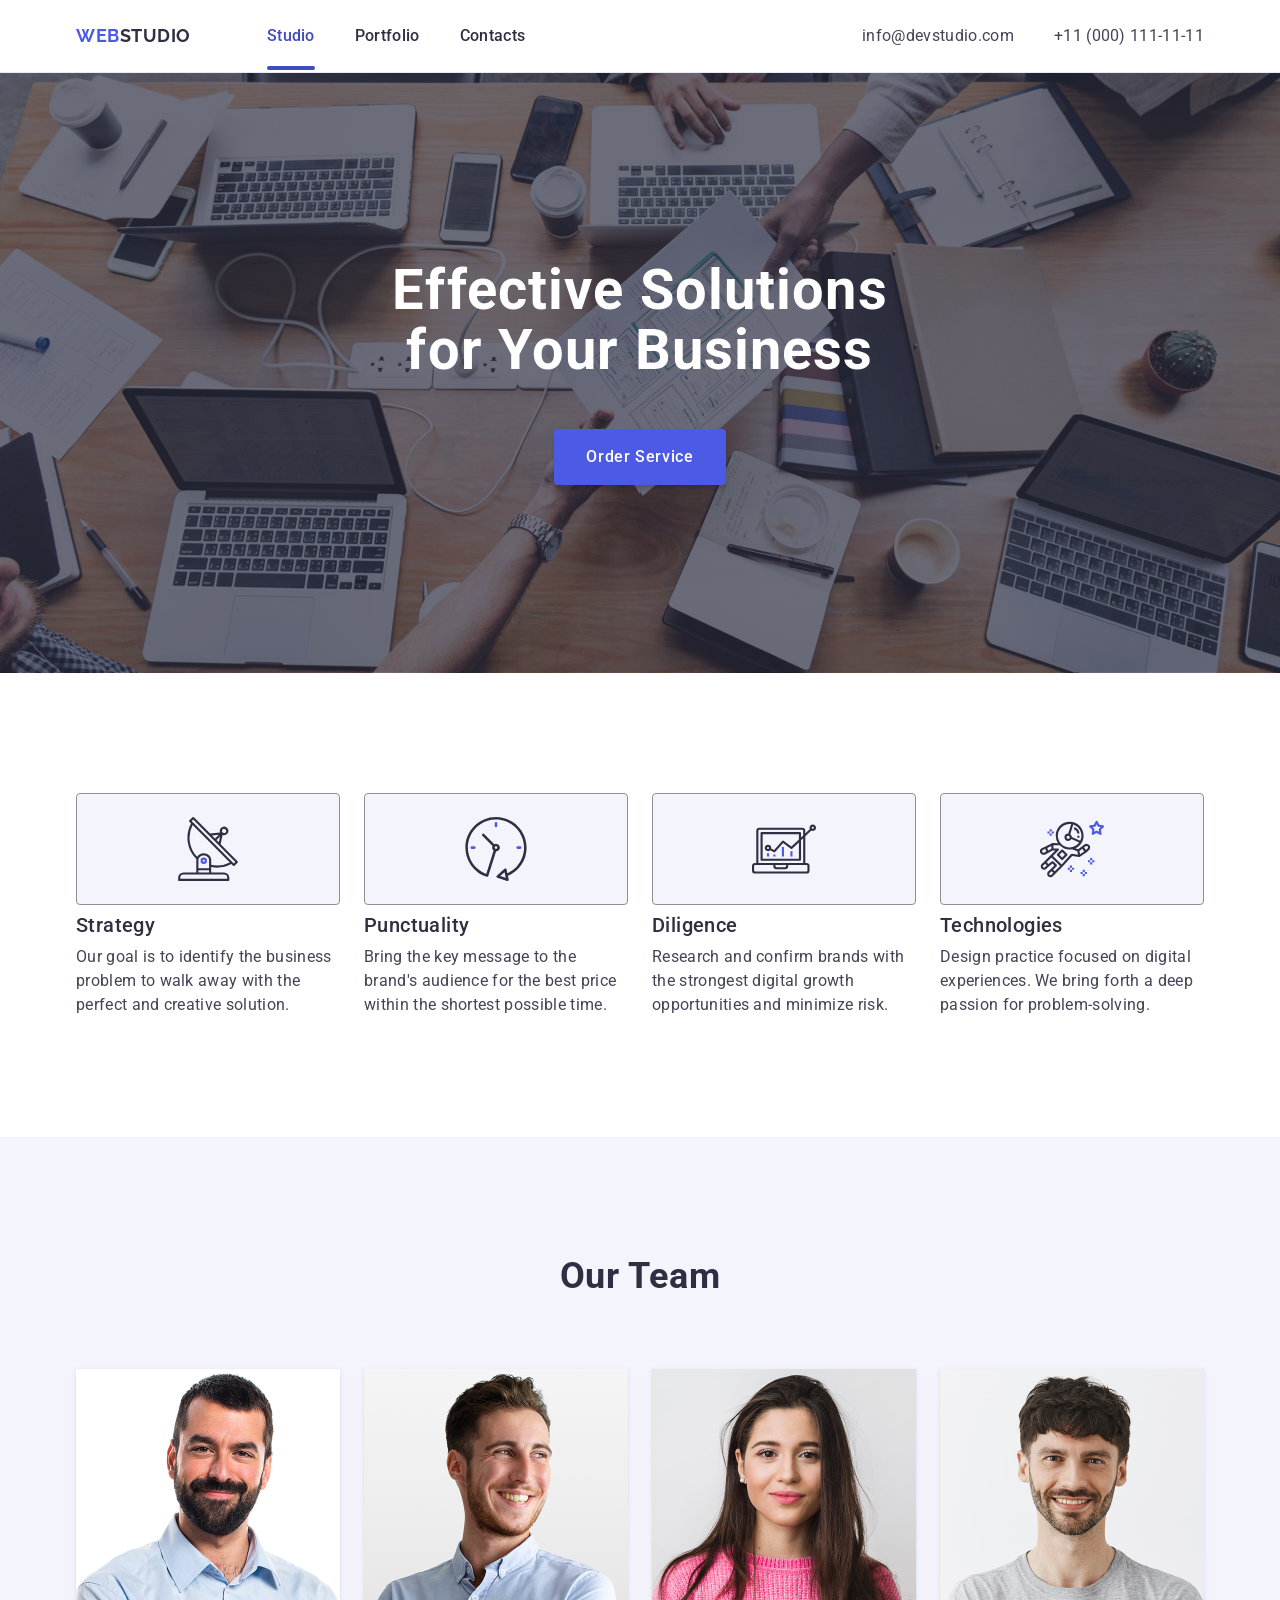
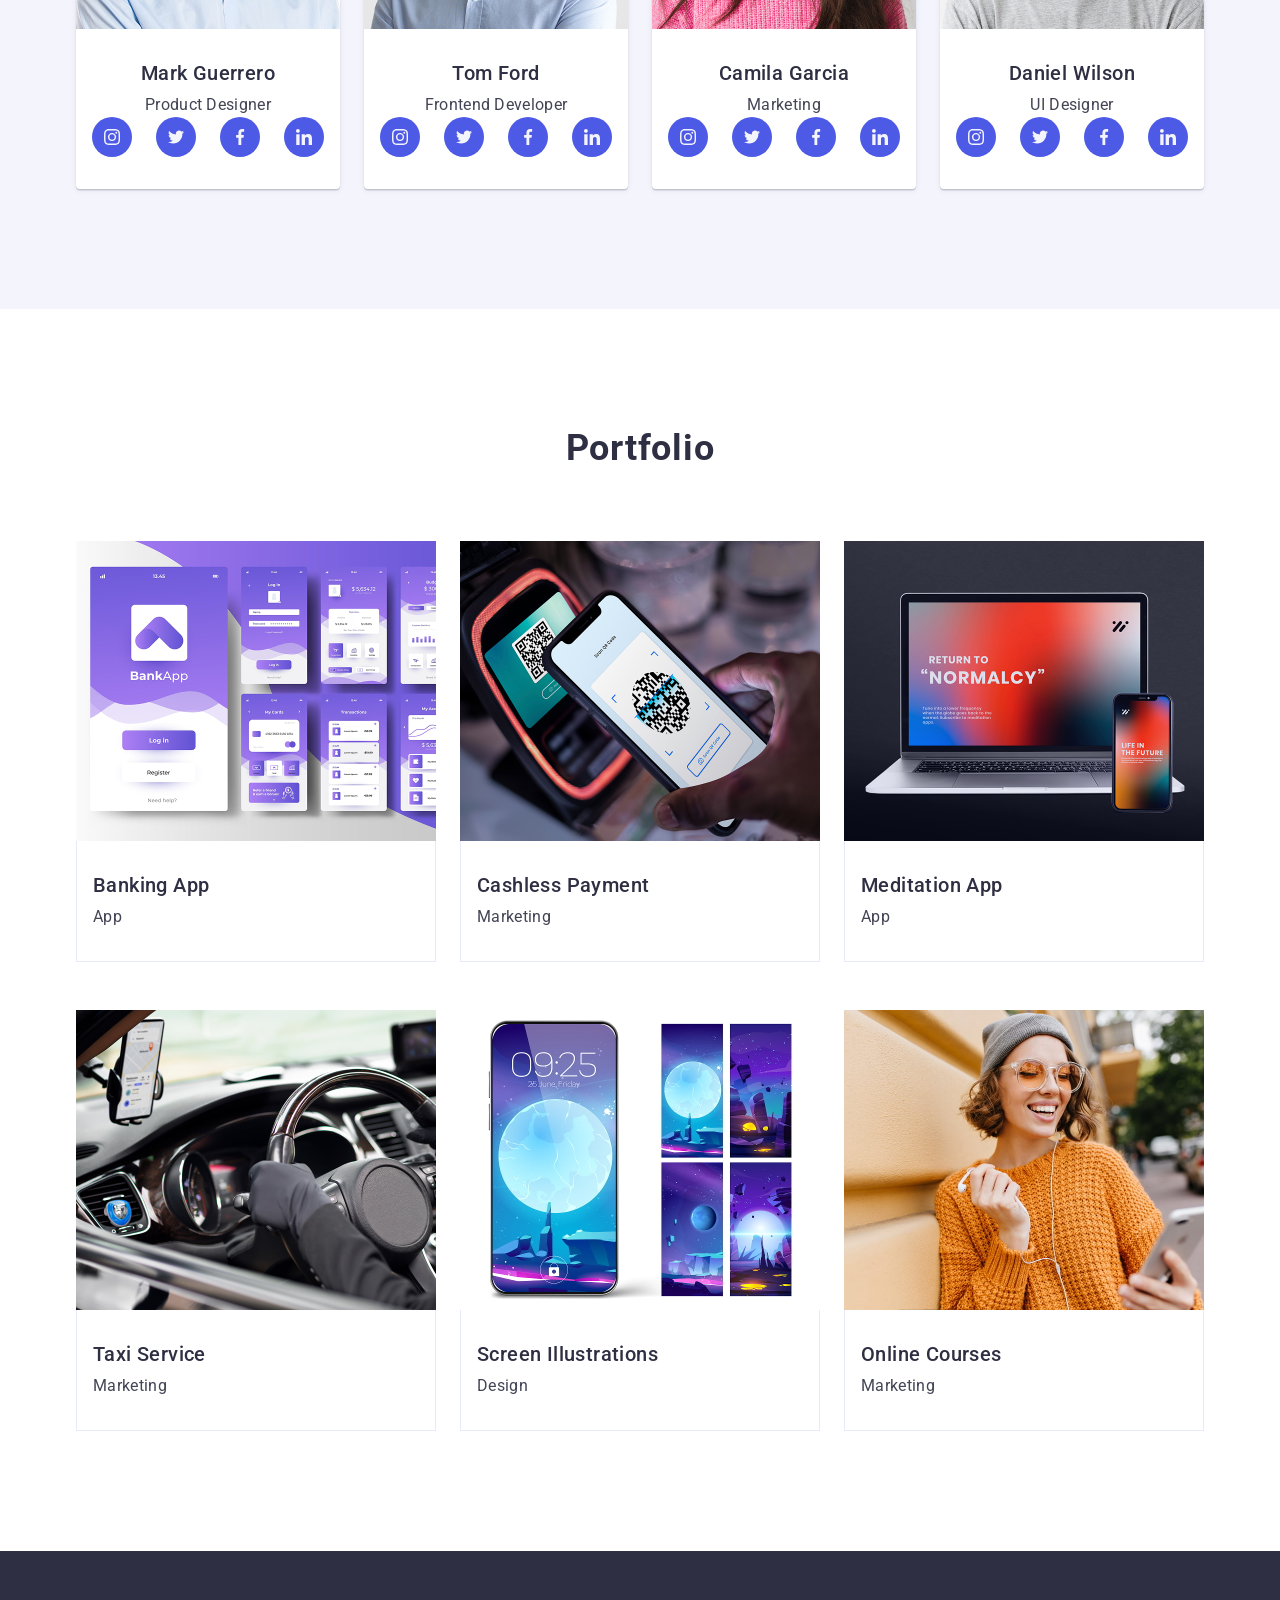
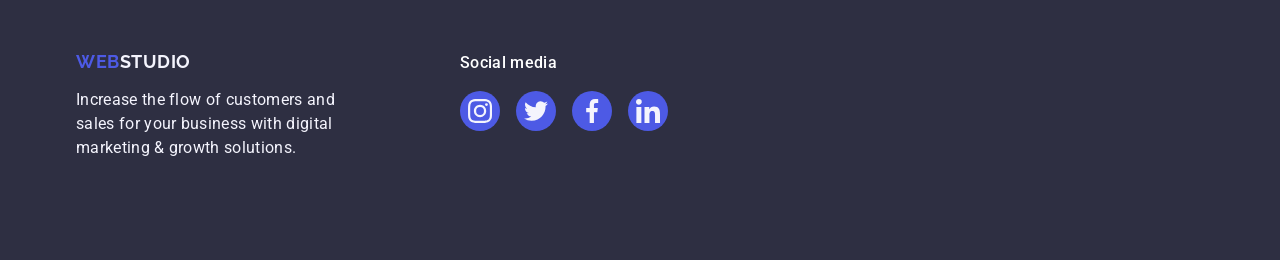
==== commit 72a92636: "UPDATE | footer, sections 3,4" ====
--- a/index.html
+++ b/index.html
@@ -253,11 +253,11 @@
 					<ul class="portfolio-list">
 						<li class="portfolio-item">
 							<div class="image-container">
-								<p class="image-container-text">
-									14 Stylish and User-Friendly App Design Concepts · Task Manager App · Calorie Tracker App · Exotic
-									Fruit Ecommerce App · Cloud Storage App
-								</p>
-								<img src="./images/portfolio1.jpg" alt="Banking App" width="360" />
+                <img src="./images/portfolio1.jpg" alt="Banking App" width="360" />
+								<p class="image-container-text">
+									14 Stylish and User-Friendly App Design Concepts · Task Manager App · Calorie Tracker App · Exotic
+									Fruit Ecommerce App · Cloud Storage App
+								</p>
 							</div>
 							<div class="portfolio-description-container">
 								<h3 class="portfolio-item-header">Banking App</h3>
@@ -266,11 +266,11 @@
 						</li>
 						<li class="portfolio-item">
 							<div class="image-container">
-								<p class="image-container-text">
-									14 Stylish and User-Friendly App Design Concepts · Task Manager App · Calorie Tracker App · Exotic
-									Fruit Ecommerce App · Cloud Storage App
-								</p>
-								<img src="./images/portfolio2.jpg" alt="Cashless payment" width="360" />
+                <img src="./images/portfolio2.jpg" alt="Cashless payment" width="360" />
+								<p class="image-container-text">
+									14 Stylish and User-Friendly App Design Concepts · Task Manager App · Calorie Tracker App · Exotic
+									Fruit Ecommerce App · Cloud Storage App
+								</p>
 							</div>
 							<div class="portfolio-description-container">
 								<h3 class="portfolio-item-header">Cashless Payment</h3>
@@ -279,11 +279,11 @@
 						</li>
 						<li class="portfolio-item">
 							<div class="image-container">
-								<p class="image-container-text">
-									14 Stylish and User-Friendly App Design Concepts · Task Manager App · Calorie Tracker App · Exotic
-									Fruit Ecommerce App · Cloud Storage App
-								</p>
-								<img src="./images/portfolio3.jpg" alt="Meditation app" width="360" />
+                <img src="./images/portfolio3.jpg" alt="Meditation app" width="360" />
+								<p class="image-container-text">
+									14 Stylish and User-Friendly App Design Concepts · Task Manager App · Calorie Tracker App · Exotic
+									Fruit Ecommerce App · Cloud Storage App
+								</p>
 							</div>
 							<div class="portfolio-description-container">
 								<h3 class="portfolio-item-header">Meditation App</h3>
@@ -292,11 +292,11 @@
 						</li>
 						<li class="portfolio-item">
 							<div class="image-container">
-								<p class="image-container-text">
-									14 Stylish and User-Friendly App Design Concepts · Task Manager App · Calorie Tracker App · Exotic
-									Fruit Ecommerce App · Cloud Storage App
-								</p>
-								<img src="./images/portfolio4.jpg" alt="Taxi service" width="360" />
+                <img src="./images/portfolio4.jpg" alt="Taxi service" width="360" />
+								<p class="image-container-text">
+									14 Stylish and User-Friendly App Design Concepts · Task Manager App · Calorie Tracker App · Exotic
+									Fruit Ecommerce App · Cloud Storage App
+								</p>
 							</div>
 							<div class="portfolio-description-container">
 								<h3 class="portfolio-item-header">Taxi Service</h3>
@@ -305,11 +305,11 @@
 						</li>
 						<li class="portfolio-item">
 							<div class="image-container">
-								<p class="image-container-text">
-									14 Stylish and User-Friendly App Design Concepts · Task Manager App · Calorie Tracker App · Exotic
-									Fruit Ecommerce App · Cloud Storage App
-								</p>
-								<img src="./images/portfolio5.jpg" alt="Screen illustrations" width="360" />
+                <img src="./images/portfolio5.jpg" alt="Screen illustrations" width="360" />
+								<p class="image-container-text">
+									14 Stylish and User-Friendly App Design Concepts · Task Manager App · Calorie Tracker App · Exotic
+									Fruit Ecommerce App · Cloud Storage App
+								</p>
 							</div>
 							<div class="portfolio-description-container">
 								<h3 class="portfolio-item-header">Screen Illustrations</h3>
@@ -318,11 +318,11 @@
 						</li>
 						<li class="portfolio-item">
 							<div class="image-container">
-								<p class="image-container-text">
-									14 Stylish and User-Friendly App Design Concepts · Task Manager App · Calorie Tracker App · Exotic
-									Fruit Ecommerce App · Cloud Storage App
-								</p>
-								<img src="./images/portfolio6.jpg" alt="Online courses" width="360" />
+                <img src="./images/portfolio6.jpg" alt="Online courses" width="360" />
+								<p class="image-container-text">
+									14 Stylish and User-Friendly App Design Concepts · Task Manager App · Calorie Tracker App · Exotic
+									Fruit Ecommerce App · Cloud Storage App
+								</p>
 							</div>
 							<div class="portfolio-description-container">
 								<h3 class="portfolio-item-header">Online Courses</h3>
@@ -344,19 +344,31 @@
 				</div>
 				<div>
 					<p class="footer-social-media-paragraph">Social media</p>
-					<ul class="social-list">
-						<li class="social-list-item footer-social"><a class="social-link"><svg width="16" height="16" class="social-icon">
-												<use href="./images/icons.svg#icon-instagram"></use></svg
-										></a></li>
-						<li class="social-list-item footer-social"><a class="social-link"><svg width="16" height="16" class="social-icon">
-												<use href="./images/icons.svg#icon-twitter"></use></svg
-										></a></li>
-						<li class="social-list-item footer-social"><a class="social-link"><svg width="16" height="16" class="social-icon">
-												<use href="./images/icons.svg#icon-facebook"></use></svg
-										></a></li>
-						<li class="social-list-item footer-social"><a class="social-link"><svg width="16" height="16" class="social-icon">
-												<use href="./images/icons.svg#icon-linkedin"></use></svg
-										></a></li>
+					<ul class="social-list footer-social">
+						<li class="social-list-item">
+							<a class="social-link footer-social"
+								><svg width="24" height="24" class="social-icon">
+									<use href="./images/icons.svg#icon-instagram"></use></svg
+							></a>
+						</li>
+						<li class="social-list-item">
+							<a class="social-link footer-social"
+								><svg width="24" height="24" class="social-icon">
+									<use href="./images/icons.svg#icon-twitter"></use></svg
+							></a>
+						</li>
+						<li class="social-list-item">
+							<a class="social-link footer-social"
+								><svg width="24" height="24" class="social-icon">
+									<use href="./images/icons.svg#icon-facebook"></use></svg
+							></a>
+						</li>
+						<li class="social-list-item">
+							<a class="social-link footer-social"
+								><svg width="24" height="24" class="social-icon">
+									<use href="./images/icons.svg#icon-linkedin"></use></svg
+							></a>
+						</li>
 					</ul>
 				</div>
 			</div>
--- a/css/styles.css
+++ b/css/styles.css
@@ -313,9 +313,12 @@
 	transition: background-color 250ms cubic-bezier(0.4, 0, 0.2, 1);
 }
 
-.social-link:hover,
-.social-link:focus {
+.social-link:hover {
 	background-color: var(--ocean);
+}
+
+.social-link:focus .social-icon {
+  background-color: var(--ocean);
 }
 
 .social-icon {
@@ -341,16 +344,16 @@
 	padding: 0;
 }
 
-.portfolio-list:hover {
-	box-shadow: 0px 1px 6px rgba(46, 47, 66, 0.08), 0px 1px 1px rgba(46, 47, 66, 0.16), 0px 2px 1px rgba(46, 47, 66, 0.08);
-}
-
 .portfolio-item {
 	background-color: var(--white-color);
 	transition: box-shadow 250ms cubic-bezier(0.4, 0, 0.2, 1);
 }
 
-.portfolio-item:hover .portfolio-item-text {
+.portfolio-item:hover {
+  box-shadow: 0px 1px 6px rgba(46, 47, 66, 0.08), 0px 1px 1px rgba(46, 47, 66, 0.16), 0px 2px 1px rgba(46, 47, 66, 0.08);
+}
+
+.portfolio-item:hover .image-container-text {
 	transform: translateY(0%);
 }
 
@@ -440,6 +443,10 @@
   margin-bottom: 16px;
 }
 
+.social-list.footer-social {
+  gap: 16px;
+}
+
 .social-link.footer-social:hover,
 .social-link.footer-social:focus {
 	background-color: var(--green);
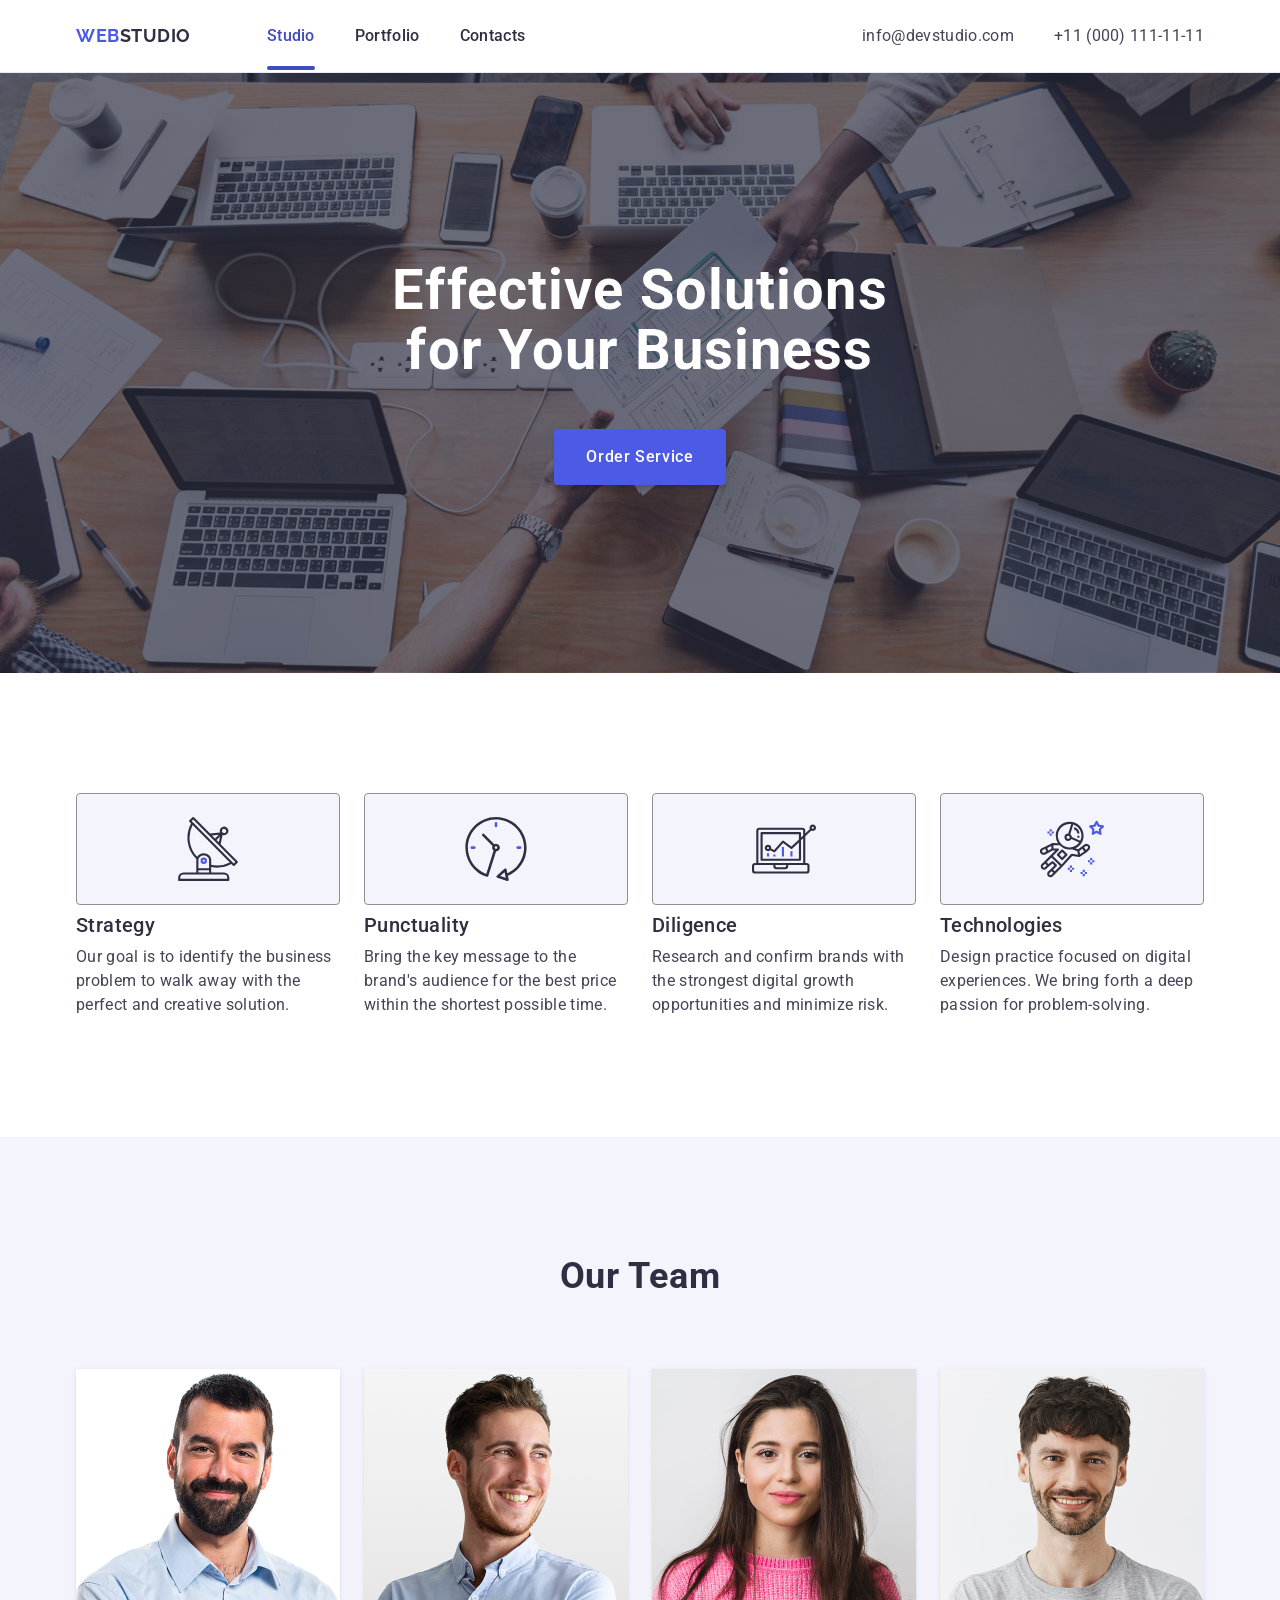
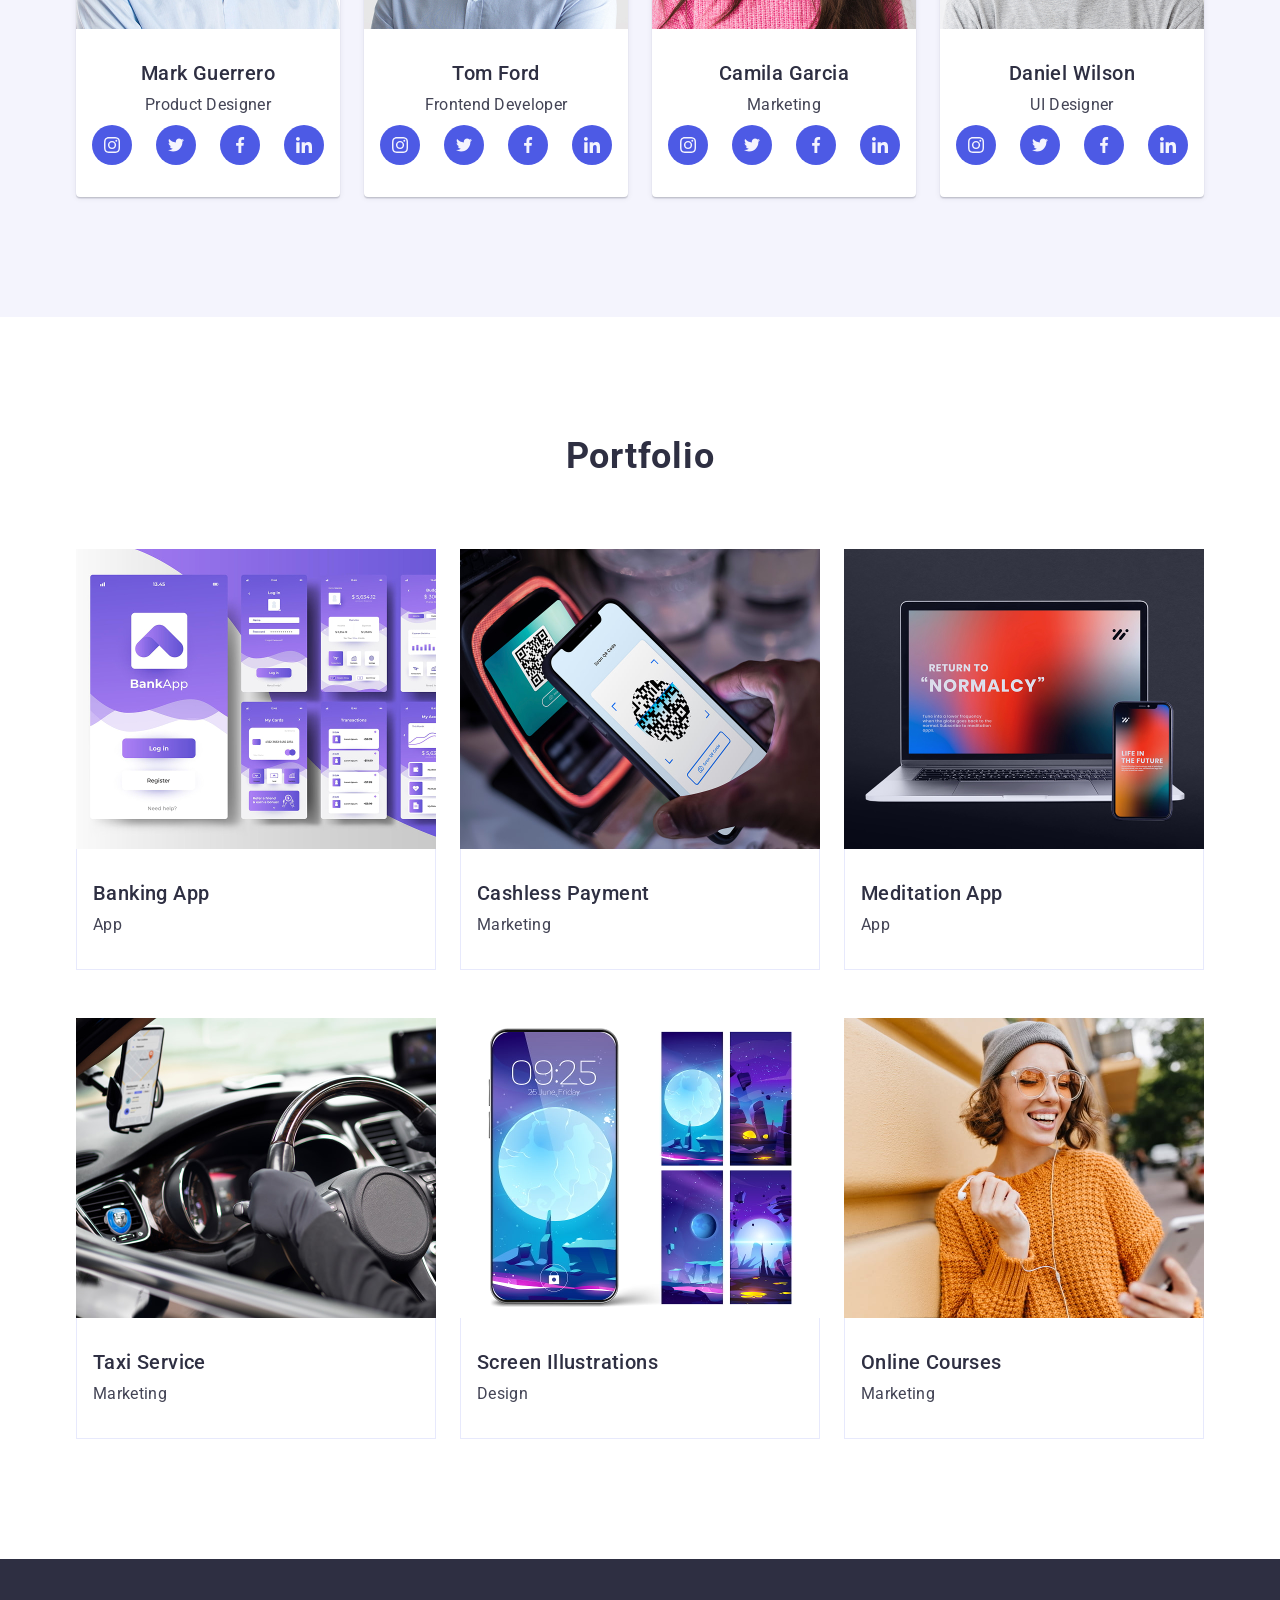
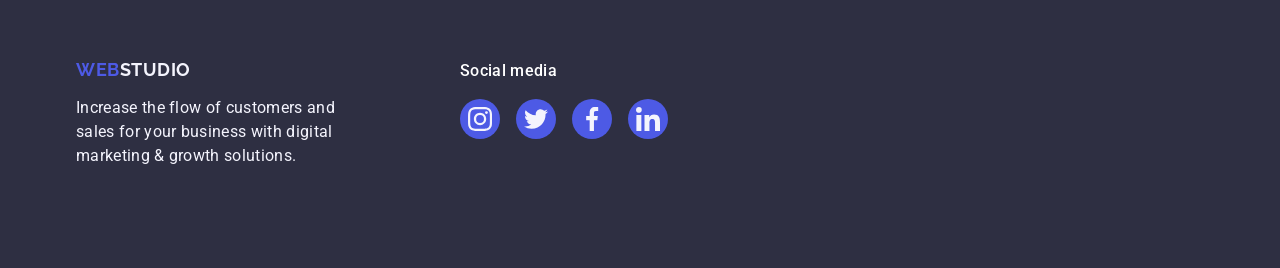
==== commit eac0f273: "UPDATE" ====
--- a/index.html
+++ b/index.html
@@ -118,28 +118,24 @@
 								<p class="team-card-text" lang="en">Product Designer</p>
 								<ul class="social-list">
 									<li class="social-list-item">
-										<a class="social-link"
-											><svg width="16" height="16" class="social-icon">
-												<use href="./images/icons.svg#icon-instagram"></use></svg
-										></a>
-									</li>
-									<li class="social-list-item">
-										<a class="social-link"
-											><svg width="16" height="16" class="social-icon">
-												<use href="./images/icons.svg#icon-twitter"></use></svg
-										></a>
-									</li>
-									<li class="social-list-item">
-										<a class="social-link"
-											><svg width="16" height="16" class="social-icon">
-												<use href="./images/icons.svg#icon-facebook"></use></svg
-										></a>
-									</li>
-									<li class="social-list-item">
-										<a class="social-link"
-											><svg width="16" height="16" class="social-icon">
-												<use href="./images/icons.svg#icon-linkedin"></use></svg
-										></a>
+										<a class="team-social-link"
+											><svg width="16" height="16" class="social-icon">
+												<use href="./images/icons.svg#icon-instagram"></use></svg></a>
+									</li>
+									<li class="social-list-item">
+										<a class="team-social-link"
+											><svg width="16" height="16" class="social-icon">
+												<use href="./images/icons.svg#icon-twitter"></use></svg></a>
+									</li>
+									<li class="social-list-item">
+										<a class="team-social-link"
+											><svg width="16" height="16" class="social-icon">
+												<use href="./images/icons.svg#icon-facebook"></use></svg></a>
+									</li>
+									<li class="social-list-item">
+										<a class="team-social-link"
+											><svg width="16" height="16" class="social-icon">
+												<use href="./images/icons.svg#icon-linkedin"></use></svg></a>
 									</li>
 								</ul>
 							</div>
@@ -151,28 +147,24 @@
 								<p class="team-card-text" lang="en">Frontend Developer</p>
 								<ul class="social-list">
 									<li class="social-list-item">
-										<a class="social-link"
-											><svg width="16" height="16" class="social-icon">
-												<use href="./images/icons.svg#icon-instagram"></use></svg
-										></a>
-									</li>
-									<li class="social-list-item">
-										<a class="social-link"
-											><svg width="16" height="16" class="social-icon">
-												<use href="./images/icons.svg#icon-twitter"></use></svg
-										></a>
-									</li>
-									<li class="social-list-item">
-										<a class="social-link"
-											><svg width="16" height="16" class="social-icon">
-												<use href="./images/icons.svg#icon-facebook"></use></svg
-										></a>
-									</li>
-									<li class="social-list-item">
-										<a class="social-link"
-											><svg width="16" height="16" class="social-icon">
-												<use href="./images/icons.svg#icon-linkedin"></use></svg
-										></a>
+										<a class="team-social-link"
+											><svg width="16" height="16" class="social-icon">
+												<use href="./images/icons.svg#icon-instagram"></use></svg></a>
+									</li>
+									<li class="social-list-item">
+										<a class="team-social-link"
+											><svg width="16" height="16" class="social-icon">
+												<use href="./images/icons.svg#icon-twitter"></use></svg></a>
+									</li>
+									<li class="social-list-item">
+										<a class="team-social-link"
+											><svg width="16" height="16" class="social-icon">
+												<use href="./images/icons.svg#icon-facebook"></use></svg></a>
+									</li>
+									<li class="social-list-item">
+										<a class="team-social-link"
+											><svg width="16" height="16" class="social-icon">
+												<use href="./images/icons.svg#icon-linkedin"></use></svg></a>
 									</li>
 								</ul>
 							</div>
@@ -184,28 +176,24 @@
 								<p class="team-card-text" lang="en">Marketing</p>
 								<ul class="social-list">
 									<li class="social-list-item">
-										<a class="social-link"
-											><svg width="16" height="16" class="social-icon">
-												<use href="./images/icons.svg#icon-instagram"></use></svg
-										></a>
-									</li>
-									<li class="social-list-item">
-										<a class="social-link"
-											><svg width="16" height="16" class="social-icon">
-												<use href="./images/icons.svg#icon-twitter"></use></svg
-										></a>
-									</li>
-									<li class="social-list-item">
-										<a class="social-link"
-											><svg width="16" height="16" class="social-icon">
-												<use href="./images/icons.svg#icon-facebook"></use></svg
-										></a>
-									</li>
-									<li class="social-list-item">
-										<a class="social-link"
-											><svg width="16" height="16" class="social-icon">
-												<use href="./images/icons.svg#icon-linkedin"></use></svg
-										></a>
+										<a class="team-social-link"
+											><svg width="16" height="16" class="social-icon">
+												<use href="./images/icons.svg#icon-instagram"></use></svg></a>
+									</li>
+									<li class="social-list-item">
+										<a class="team-social-link"
+											><svg width="16" height="16" class="social-icon">
+												<use href="./images/icons.svg#icon-twitter"></use></svg></a>
+									</li>
+									<li class="social-list-item">
+										<a class="team-social-link"
+											><svg width="16" height="16" class="social-icon">
+												<use href="./images/icons.svg#icon-facebook"></use></svg></a>
+									</li>
+									<li class="social-list-item">
+										<a class="team-social-link"
+											><svg width="16" height="16" class="social-icon">
+												<use href="./images/icons.svg#icon-linkedin"></use></svg></a>
 									</li>
 								</ul>
 							</div>
@@ -217,28 +205,24 @@
 								<p class="team-card-text" lang="en">UI Designer</p>
 								<ul class="social-list">
 									<li class="social-list-item">
-										<a class="social-link"
-											><svg width="16" height="16" class="social-icon">
-												<use href="./images/icons.svg#icon-instagram"></use></svg
-										></a>
-									</li>
-									<li class="social-list-item">
-										<a class="social-link"
-											><svg width="16" height="16" class="social-icon">
-												<use href="./images/icons.svg#icon-twitter"></use></svg
-										></a>
-									</li>
-									<li class="social-list-item">
-										<a class="social-link"
-											><svg width="16" height="16" class="social-icon">
-												<use href="./images/icons.svg#icon-facebook"></use></svg
-										></a>
-									</li>
-									<li class="social-list-item">
-										<a class="social-link"
-											><svg width="16" height="16" class="social-icon">
-												<use href="./images/icons.svg#icon-linkedin"></use></svg
-										></a>
+										<a class="team-social-link"
+											><svg width="16" height="16" class="social-icon">
+												<use href="./images/icons.svg#icon-instagram"></use></svg></a>
+									</li>
+									<li class="social-list-item">
+										<a class="team-social-link"
+											><svg width="16" height="16" class="social-icon">
+												<use href="./images/icons.svg#icon-twitter"></use></svg></a>
+									</li>
+									<li class="social-list-item">
+										<a class="team-social-link"
+											><svg width="16" height="16" class="social-icon">
+												<use href="./images/icons.svg#icon-facebook"></use></svg></a>
+									</li>
+									<li class="social-list-item">
+										<a class="team-social-link"
+											><svg width="16" height="16" class="social-icon">
+												<use href="./images/icons.svg#icon-linkedin"></use></svg></a>
 									</li>
 								</ul>
 							</div>
@@ -346,25 +330,25 @@
 					<p class="footer-social-media-paragraph">Social media</p>
 					<ul class="social-list footer-social">
 						<li class="social-list-item">
-							<a class="social-link footer-social"
+							<a class="footer-social-link"
 								><svg width="24" height="24" class="social-icon">
 									<use href="./images/icons.svg#icon-instagram"></use></svg
 							></a>
 						</li>
 						<li class="social-list-item">
-							<a class="social-link footer-social"
+							<a class="footer-social-link"
 								><svg width="24" height="24" class="social-icon">
 									<use href="./images/icons.svg#icon-twitter"></use></svg
 							></a>
 						</li>
 						<li class="social-list-item">
-							<a class="social-link footer-social"
+							<a class="footer-social-link"
 								><svg width="24" height="24" class="social-icon">
 									<use href="./images/icons.svg#icon-facebook"></use></svg
 							></a>
 						</li>
 						<li class="social-list-item">
-							<a class="social-link footer-social"
+							<a class="footer-social-link"
 								><svg width="24" height="24" class="social-icon">
 									<use href="./images/icons.svg#icon-linkedin"></use></svg
 							></a>
--- a/css/styles.css
+++ b/css/styles.css
@@ -6,7 +6,7 @@
 	--cloud: #f4f4fd;
 	--cornflower: #e7e9fc;
 	--ocean: #404bbf;
-  --green: #31D0AA;
+	--green: #31d0aa;
 }
 
 body {
@@ -154,7 +154,7 @@
 	align-items: center;
 	padding: 188px 0;
 	max-width: 1440px;
-  margin: 0 auto;
+	margin: 0 auto;
 }
 
 .main-title {
@@ -289,6 +289,7 @@
 	line-height: 1.5;
 	letter-spacing: 0.02em;
 	color: var(--slate);
+  margin-bottom: 8px;
 }
 
 .social-list {
@@ -302,7 +303,7 @@
 	height: 40px;
 }
 
-.social-link {
+.team-social-link {
 	width: 100%;
 	height: 100%;
 	background-color: var(--iris);
@@ -313,12 +314,9 @@
 	transition: background-color 250ms cubic-bezier(0.4, 0, 0.2, 1);
 }
 
-.social-link:hover {
+.team-social-link:hover,
+.team-social-link:focus {
 	background-color: var(--ocean);
-}
-
-.social-link:focus .social-icon {
-  background-color: var(--ocean);
 }
 
 .social-icon {
@@ -350,7 +348,7 @@
 }
 
 .portfolio-item:hover {
-  box-shadow: 0px 1px 6px rgba(46, 47, 66, 0.08), 0px 1px 1px rgba(46, 47, 66, 0.16), 0px 2px 1px rgba(46, 47, 66, 0.08);
+	box-shadow: 0px 1px 6px rgba(46, 47, 66, 0.08), 0px 1px 1px rgba(46, 47, 66, 0.16), 0px 2px 1px rgba(46, 47, 66, 0.08);
 }
 
 .portfolio-item:hover .image-container-text {
@@ -358,23 +356,23 @@
 }
 
 .portfolio-item .image-container {
-  position: relative; 
-  overflow: hidden;
+	position: relative;
+	overflow: hidden;
 }
 
 .portfolio-item .image-container-text {
-position: absolute;
-top: 0;
-font-size: 16px;
-line-height: 1.5;
-letter-spacing: 0.02em;
-color: var(--cloud);
-padding: 40px 32px;
-background-color: #4d5ae5;
-height: 100%;
-width: 100%;
-transform: translateY(100%);
-transition: transform 250ms cubic-bezier(0.4, 0, 0.2, 1); 
+	position: absolute;
+	top: 0;
+	font-size: 16px;
+	line-height: 1.5;
+	letter-spacing: 0.02em;
+	color: var(--cloud);
+	padding: 40px 32px;
+	background-color: #4d5ae5;
+	height: 100%;
+	width: 100%;
+	transform: translateY(100%);
+	transition: transform 250ms cubic-bezier(0.4, 0, 0.2, 1);
 }
 
 .portfolio-description-container {
@@ -408,12 +406,12 @@
 }
 
 .footer .container {
-  display: flex;
-  align-items: baseline;
+	display: flex;
+	align-items: baseline;
 }
 
 .footer-logo-paragraph {
-  margin-right: 120px;
+	margin-right: 120px;
 }
 
 .footer .logo {
@@ -435,19 +433,30 @@
 }
 
 .footer-social-media-paragraph {
-  font-weight: 500;
-  font-size: 16px;
-  line-height: 1.5;
-  letter-spacing: 0.02em;
-  color: var(--white-color);
-  margin-bottom: 16px;
+	font-weight: 500;
+	font-size: 16px;
+	line-height: 1.5;
+	letter-spacing: 0.02em;
+	color: var(--white-color);
+	margin-bottom: 16px;
 }
 
 .social-list.footer-social {
-  gap: 16px;
-}
-
-.social-link.footer-social:hover,
-.social-link.footer-social:focus {
+	gap: 16px;
+}
+
+.footer-social-link {
+	width: 100%;
+	height: 100%;
+	background-color: var(--iris);
+	border-radius: 50%;
+	display: flex;
+	align-items: center;
+	justify-content: center;
+	transition: background-color 250ms cubic-bezier(0.4, 0, 0.2, 1);
+}
+
+.footer-social-link:hover,
+.footer-social-link:focus {
 	background-color: var(--green);
-}+}
